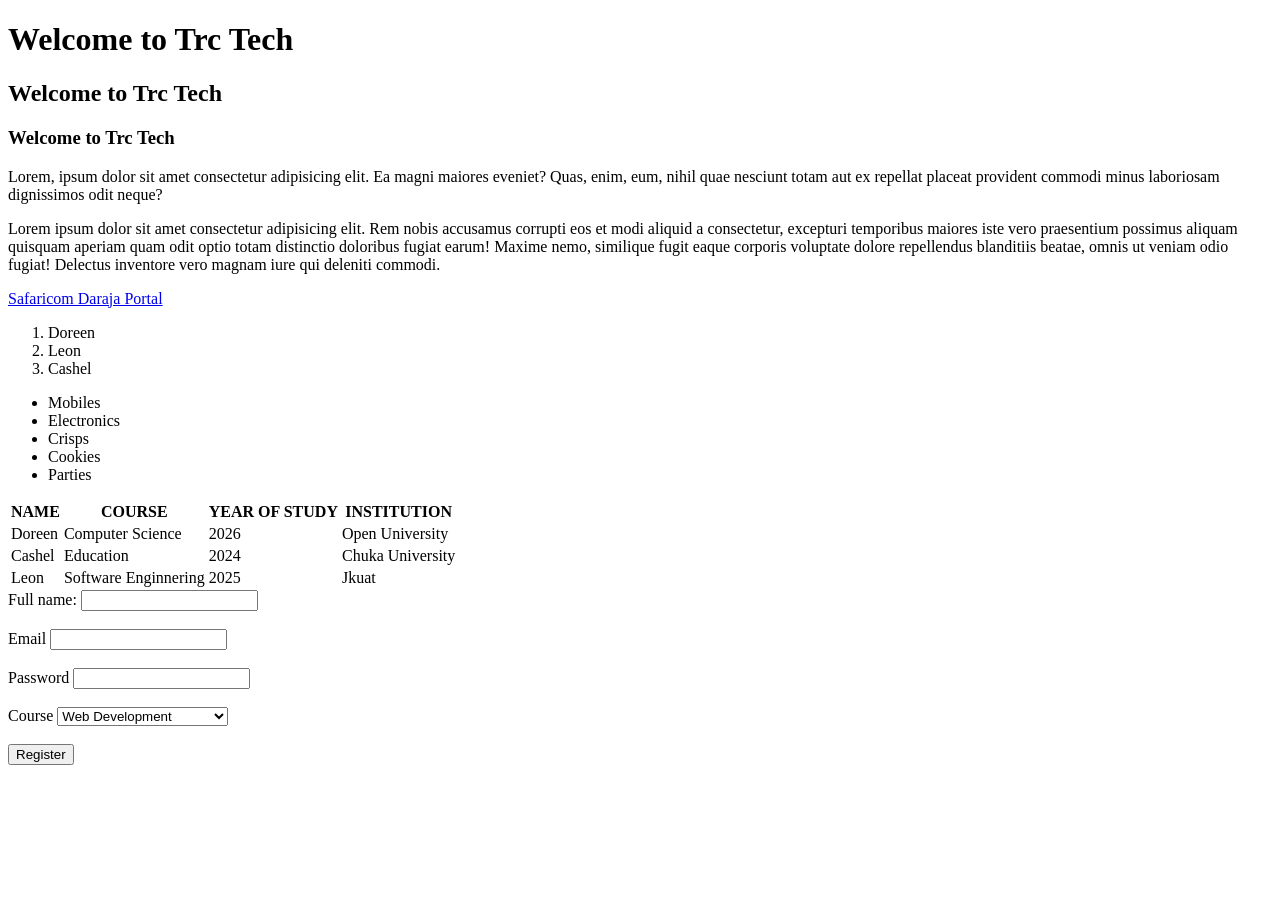
==== index.html @ b8f59e27 "initial commit" ====
<!DOCTYPE html>
<html lang="en">
<head>
    <meta charset="UTF-8">
    <meta name="viewport" content="width=device-width, initial-scale=1.0">
    <title>Home-My first Website</title>
</head>
<body>
   <h1>Welcome to Trc Tech</h1> 
   <h2>Welcome to Trc Tech</h2>
   <h3>Welcome to Trc Tech</h3>
    <p>Lorem, ipsum dolor sit amet consectetur adipisicing elit. Ea magni maiores eveniet? Quas, enim, eum, nihil quae nesciunt totam aut ex repellat placeat provident commodi minus laboriosam dignissimos odit neque?</p>
    <p>Lorem ipsum dolor sit amet consectetur adipisicing elit. Rem nobis accusamus corrupti eos et modi aliquid a consectetur, excepturi temporibus maiores iste vero praesentium possimus aliquam quisquam aperiam quam odit optio totam distinctio doloribus fugiat earum! Maxime nemo, similique fugit eaque corporis voluptate dolore repellendus blanditiis beatae, omnis ut veniam odio fugiat! Delectus inventore vero magnam iure qui deleniti commodi.</p>
<a href="https://developer.safaricom.co.ke/" target="_blank">Safaricom Daraja Portal</a>
<ol>
    <li>Doreen</li>
    <li>Leon</li>
    <li>Cashel</li>
</ol>
<ul>
    <li>Mobiles</li>
    <li>Electronics</li>
    <li>Crisps</li>
    <li>Cookies</li>
    <li>Parties</li>
</ul>
<table>
    <thead>
        <tr>
            <th>NAME</th>
            <th>COURSE</th>
            <th>YEAR OF STUDY</th>
            <th>INSTITUTION</th>
        </tr>
    </thead>
    <tbody>
        <tr>
            <td>Doreen</td>
            <td>Computer Science</td>
            <td>2026</td>
            <td>Open University</td>
        </tr>
        <tr>
            <td>Cashel</td>
            <td>Education</td>
            <td>2024</td>
            <td>Chuka University</td>
        </tr>
        <tr>
            <td>Leon</td>
            <td>Software Enginnering</td>
            <td>2025</td>
            <td>Jkuat</td>
        </tr>
    </tbody>
</table>
<form action="">
    <label for="fullname">Full name:</label>
    <input type="text" id="fullname" name="fullname">
<br><br>
   <label for="email">Email</label> 
   <input type="email" id="email" name="email">
<br><br>
   <label for="password">Password</label> 
   <input type="password" id="password" name="password">
   <br><br>
   <label for="course">Course</label>
   <select name="course" id="course">
    <option value="web">Web Development</option>
    <option value="python">Python programming</option>
    <option value="Mobile">Mobile App Development</option>
   </select>
   <br><br>
   <button>Register</button>
</form>













</body>
</html>
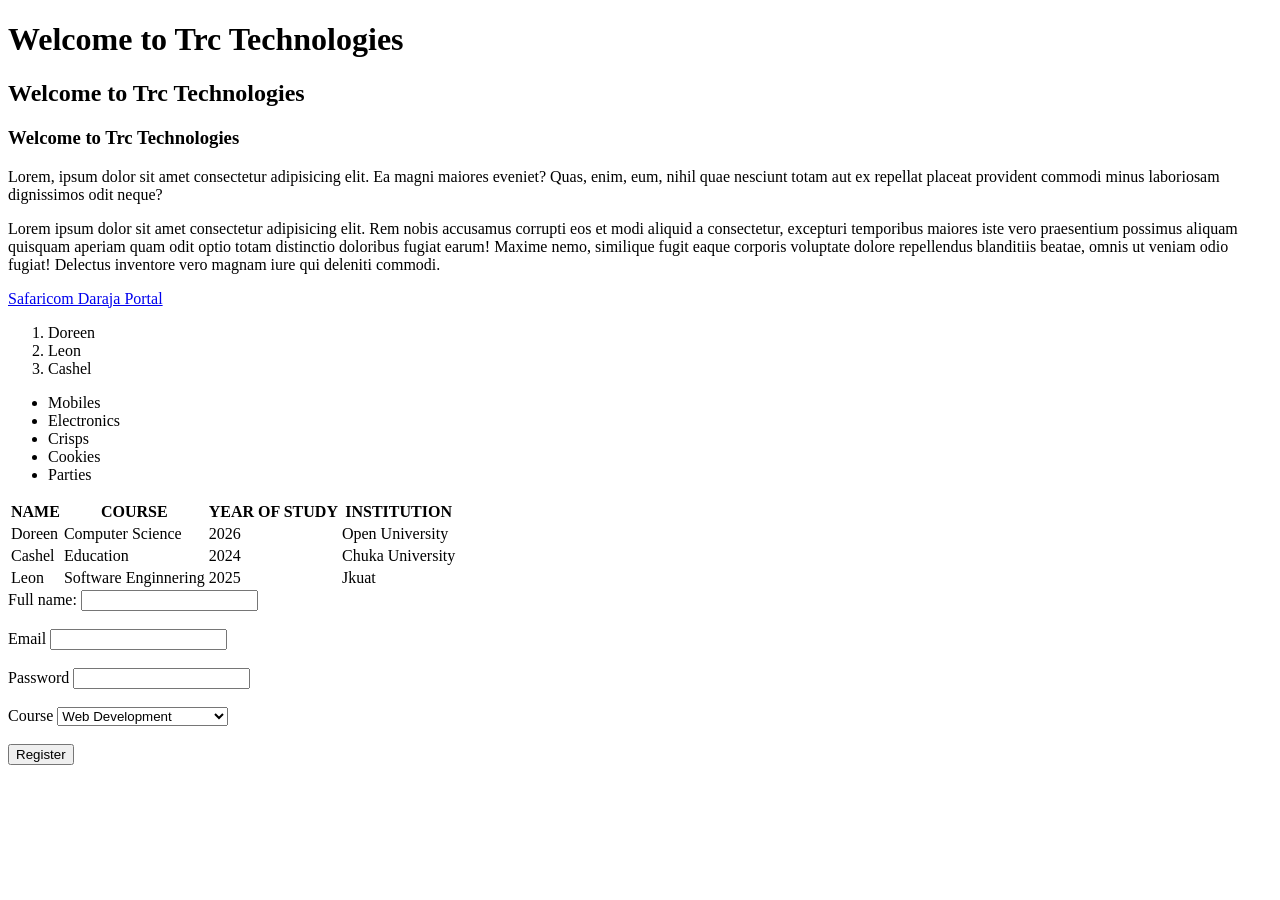
==== commit cdfff2f4: "Added the finance module" ====
--- a/index.html
+++ b/index.html
@@ -6,9 +6,9 @@
     <title>Home-My first Website</title>
 </head>
 <body>
-   <h1>Welcome to Trc Tech</h1> 
-   <h2>Welcome to Trc Tech</h2>
-   <h3>Welcome to Trc Tech</h3>
+   <h1>Welcome to Trc Technologies</h1> 
+   <h2>Welcome to Trc Technologies</h2>
+   <h3>Welcome to Trc Technologies</h3>
     <p>Lorem, ipsum dolor sit amet consectetur adipisicing elit. Ea magni maiores eveniet? Quas, enim, eum, nihil quae nesciunt totam aut ex repellat placeat provident commodi minus laboriosam dignissimos odit neque?</p>
     <p>Lorem ipsum dolor sit amet consectetur adipisicing elit. Rem nobis accusamus corrupti eos et modi aliquid a consectetur, excepturi temporibus maiores iste vero praesentium possimus aliquam quisquam aperiam quam odit optio totam distinctio doloribus fugiat earum! Maxime nemo, similique fugit eaque corporis voluptate dolore repellendus blanditiis beatae, omnis ut veniam odio fugiat! Delectus inventore vero magnam iure qui deleniti commodi.</p>
 <a href="https://developer.safaricom.co.ke/" target="_blank">Safaricom Daraja Portal</a>
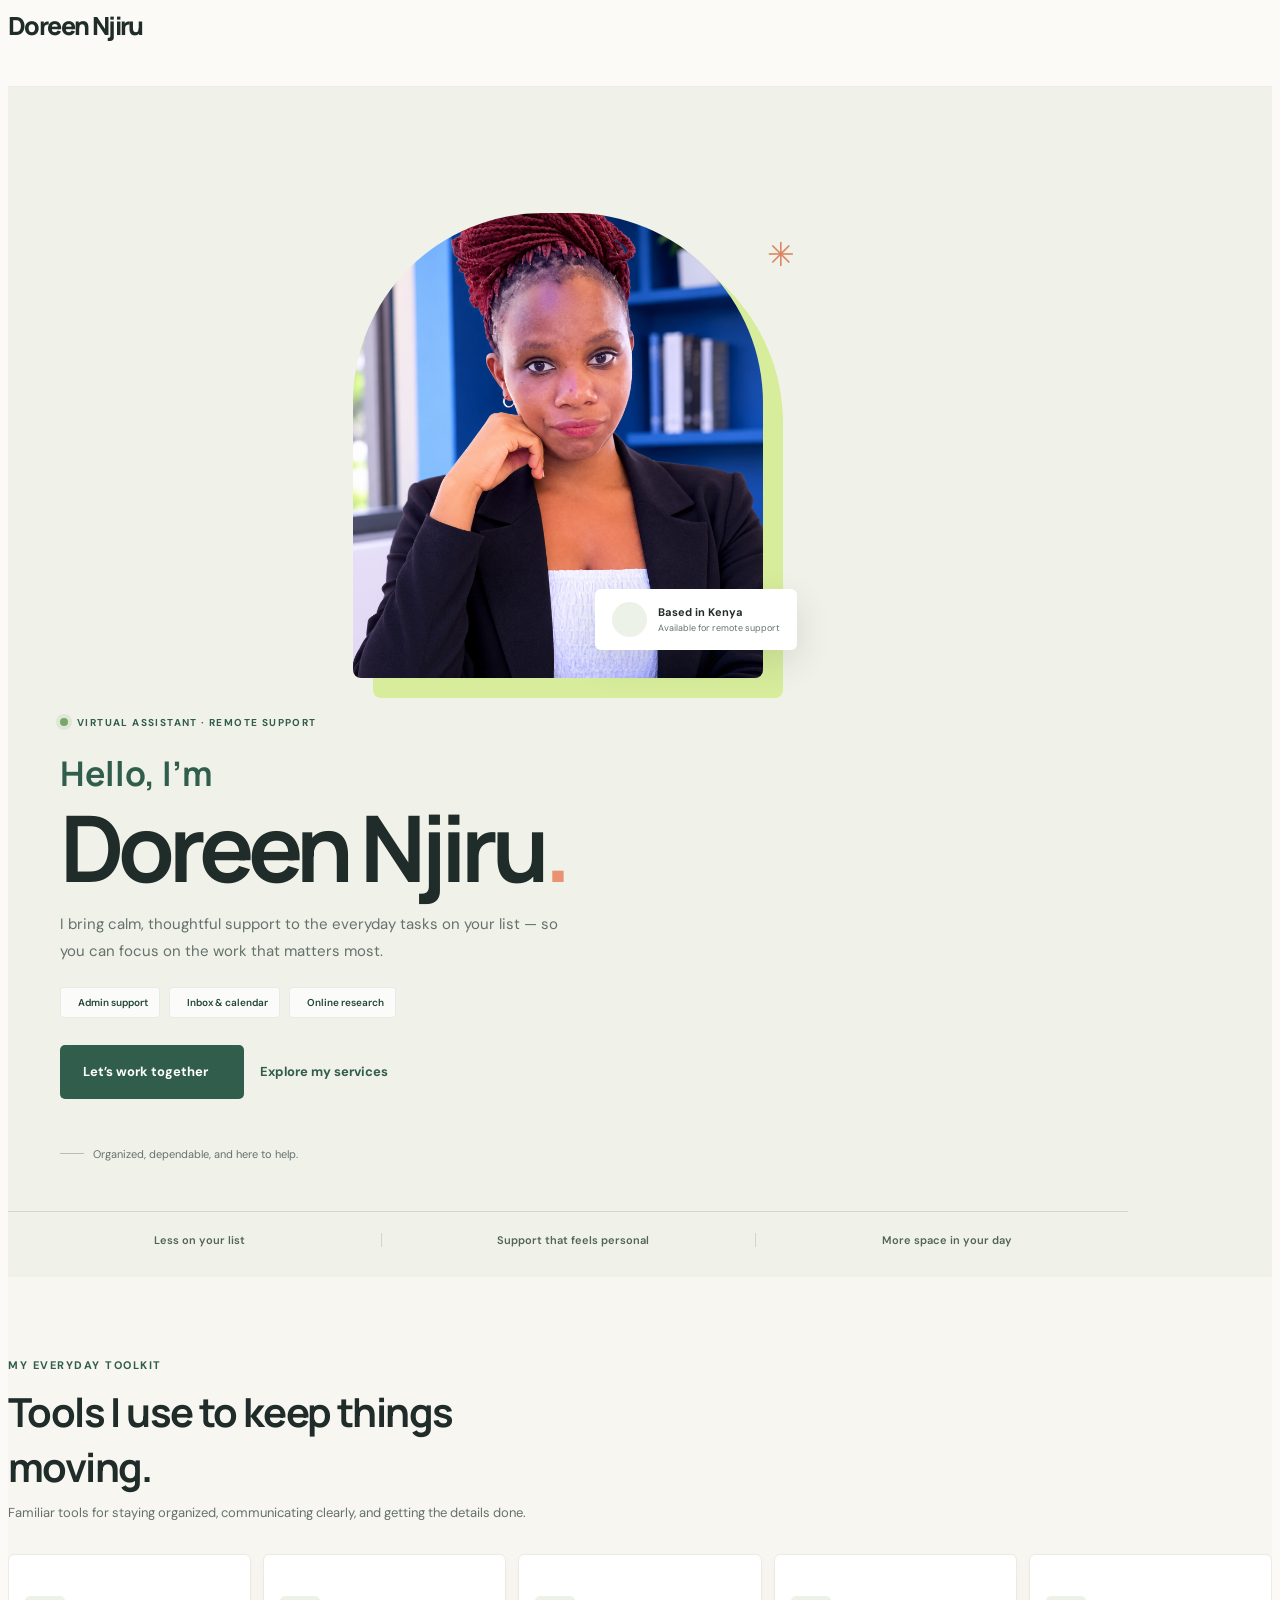
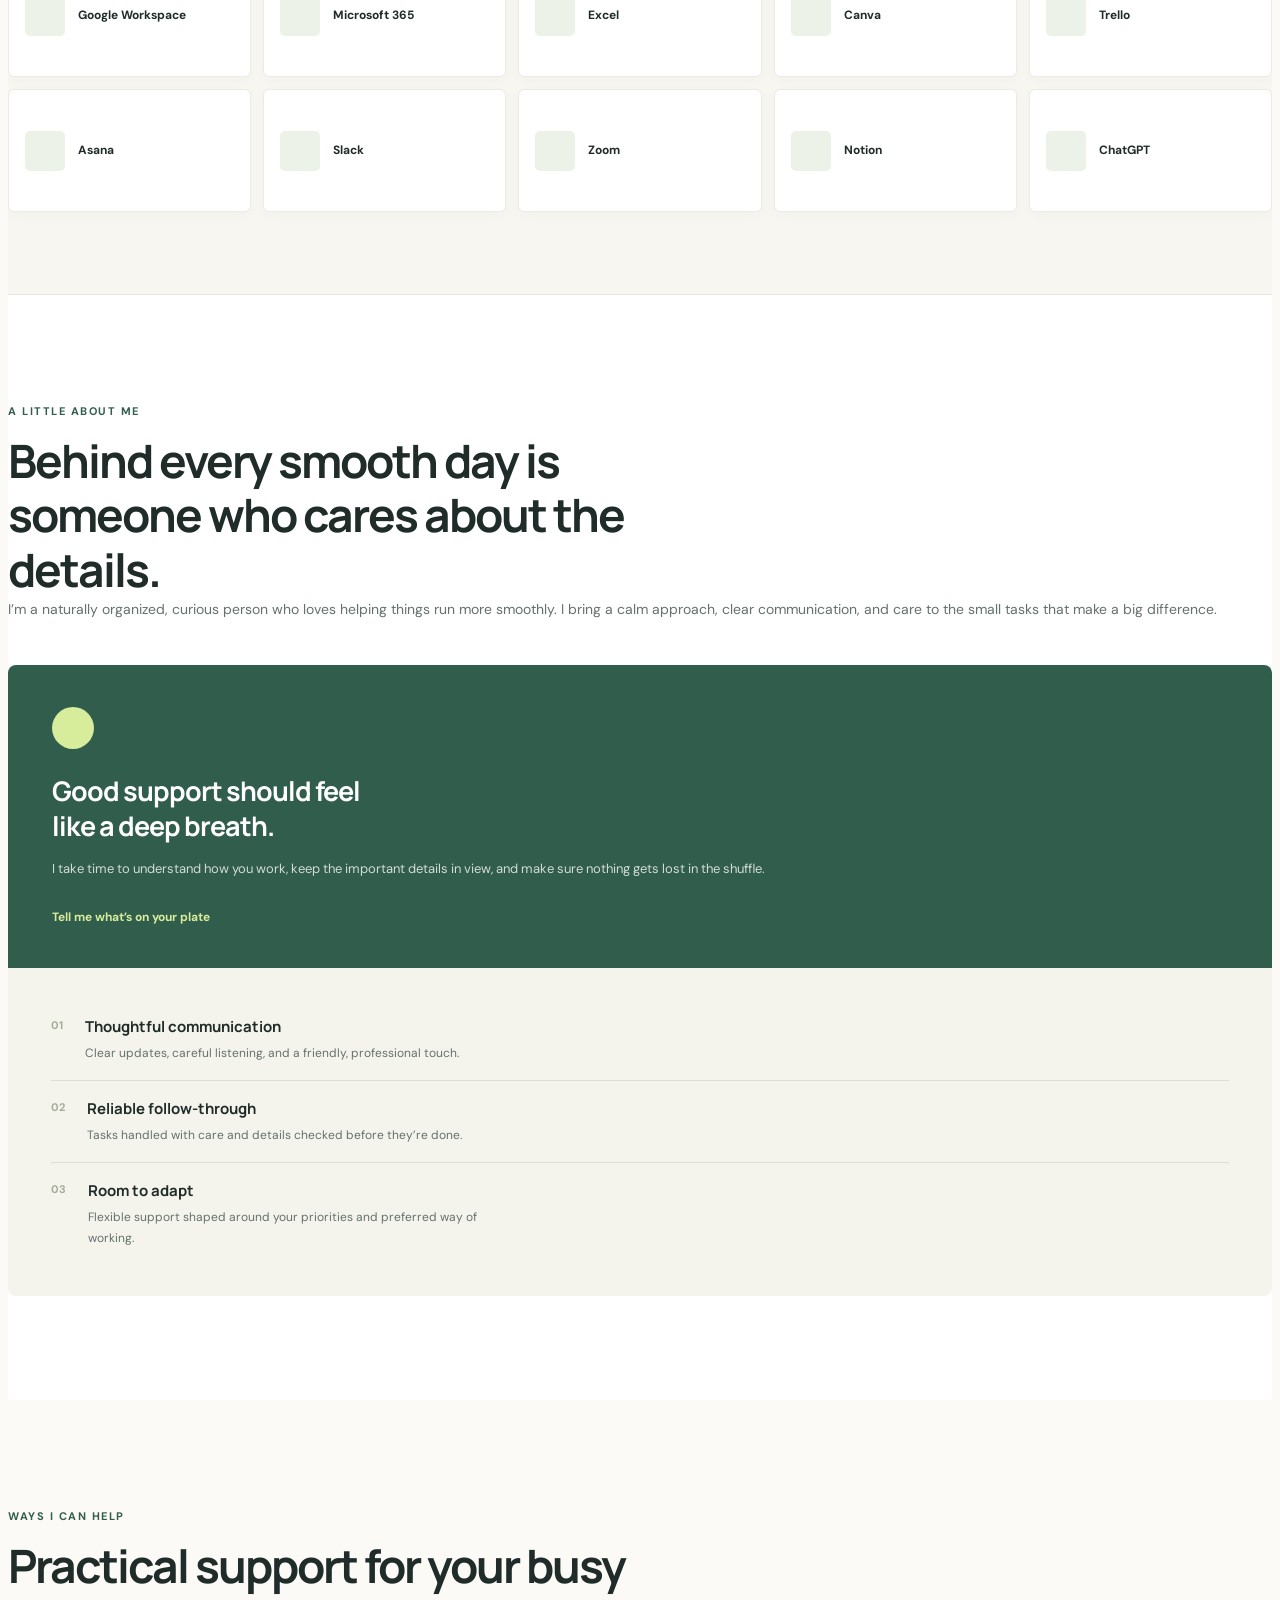
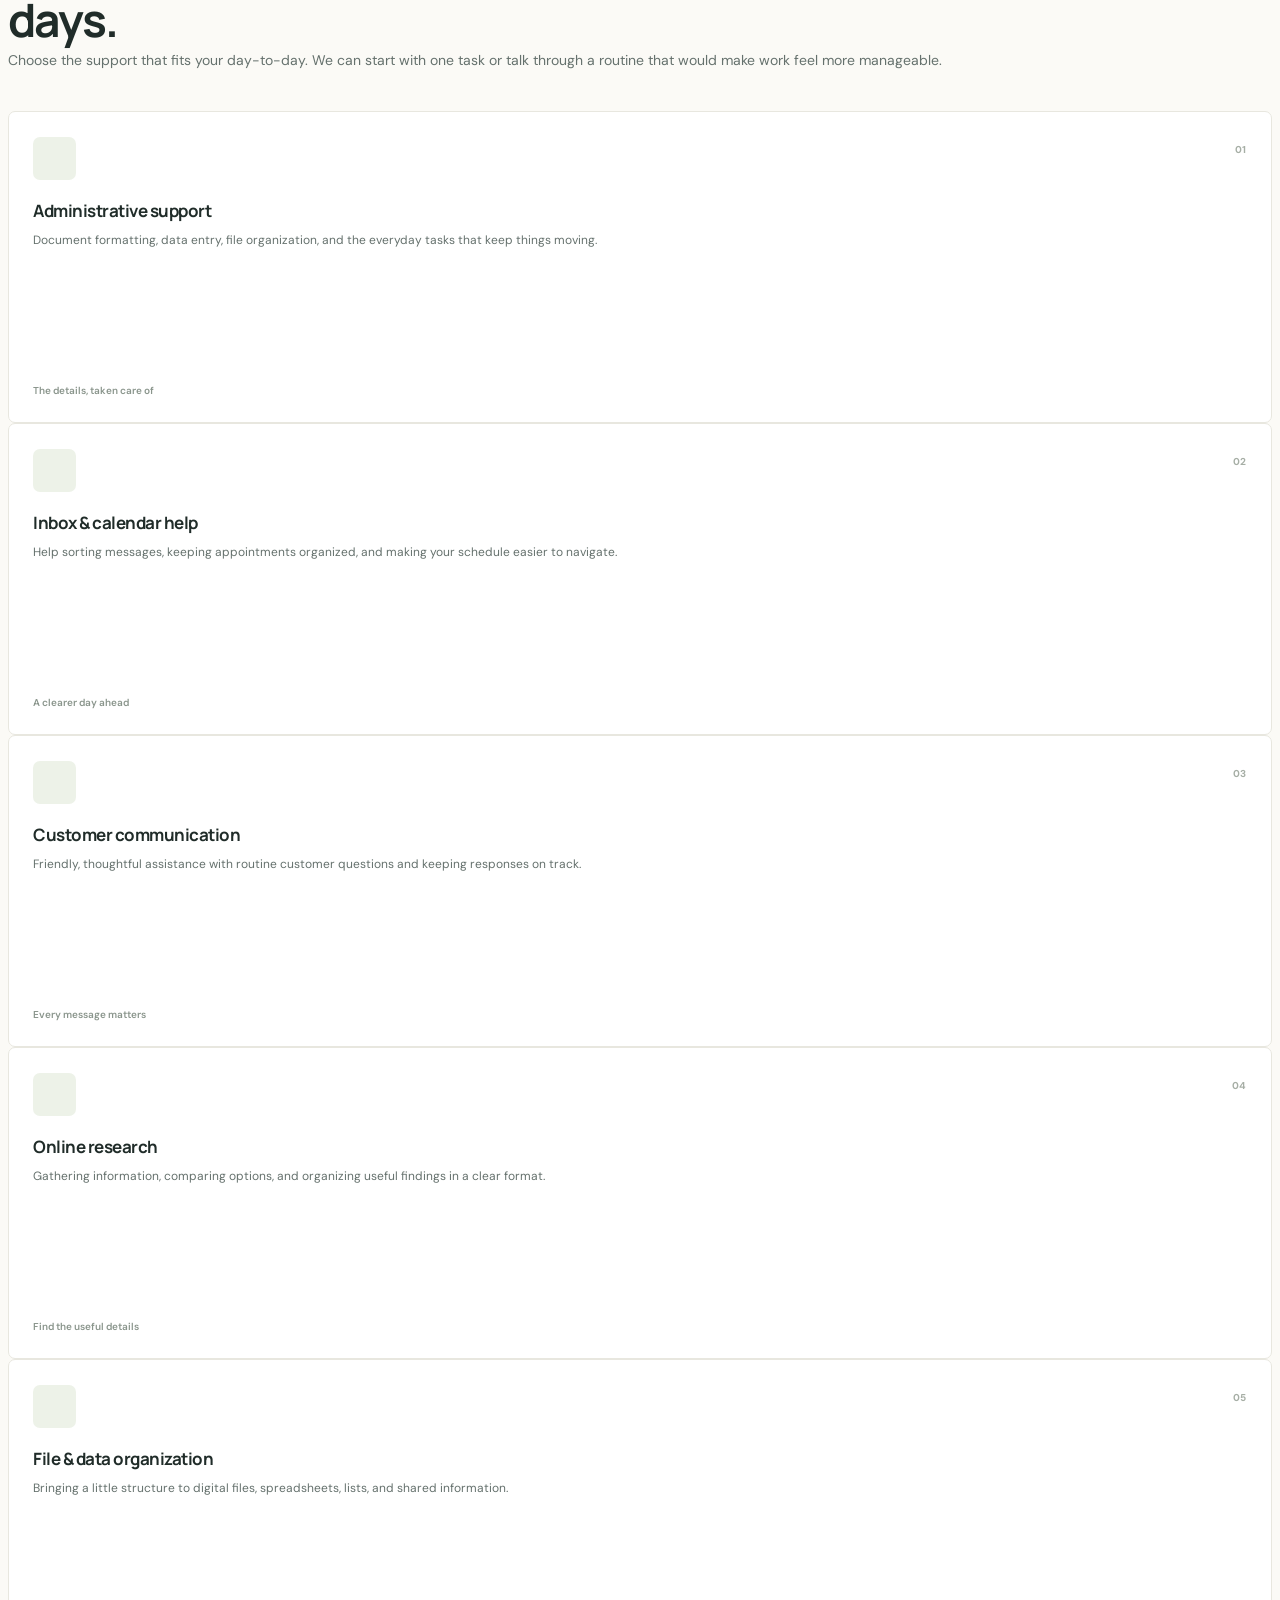
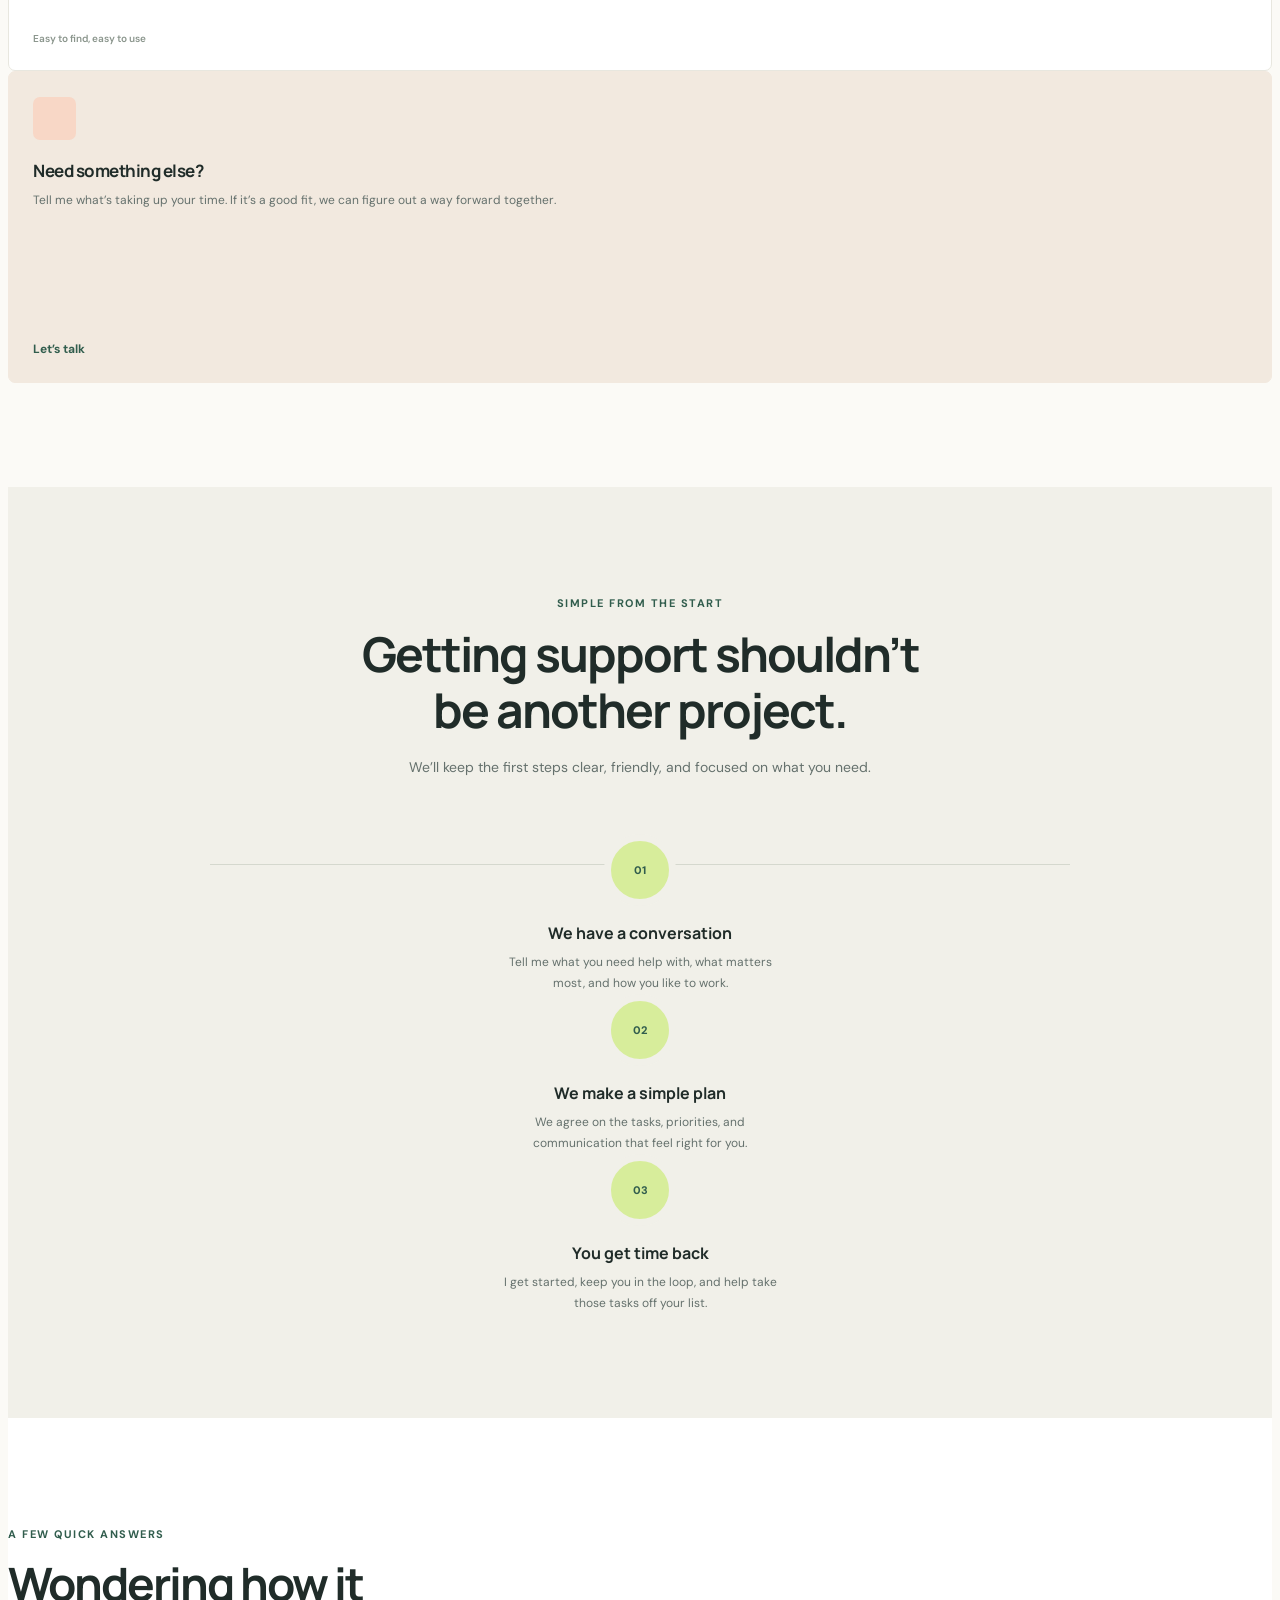
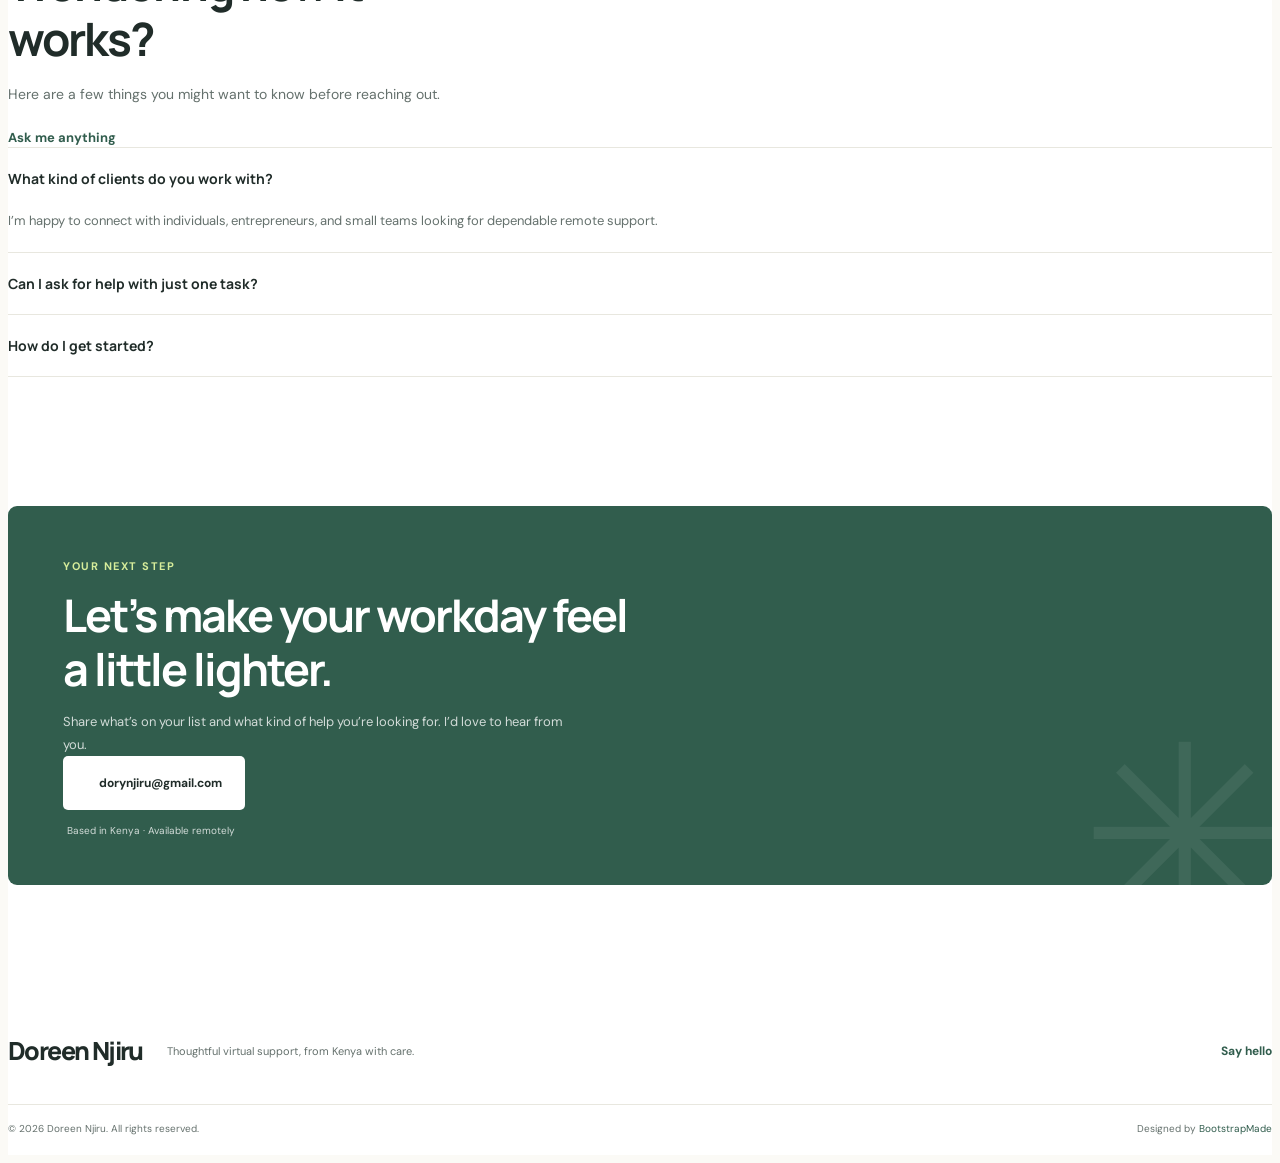
==== commit f0f3617d: "Redesign of the website to improve user experience and visual appeal. Added new assets including ima" ====
--- a/index.html
+++ b/index.html
@@ -1,90 +1,324 @@
 <!DOCTYPE html>
 <html lang="en">
+
 <head>
-    <meta charset="UTF-8">
-    <meta name="viewport" content="width=device-width, initial-scale=1.0">
-    <title>Home-My first Website</title>
+  <meta charset="utf-8">
+  <meta content="width=device-width, initial-scale=1.0" name="viewport">
+  <title>Doreen Njiru | Virtual Assistant</title>
+  <meta name="description" content="Meet Doreen Njiru, a virtual assistant in Kenya offering thoughtful administrative, inbox, calendar, research, and customer support.">
+  <meta name="keywords" content="Doreen Njiru, virtual assistant, administrative support, Kenya, inbox management, calendar management">
+
+  <link href="assets/img/favicon.png" rel="icon">
+  <link href="assets/img/apple-touch-icon.png" rel="apple-touch-icon">
+  <link rel="preconnect" href="https://fonts.googleapis.com">
+  <link rel="preconnect" href="https://fonts.gstatic.com" crossorigin>
+  <link href="https://fonts.googleapis.com/css2?family=DM+Sans:wght@400;500;600;700&family=Manrope:wght@400;500;600;700;800&display=swap" rel="stylesheet">
+
+  <link href="assets/vendor/bootstrap/css/bootstrap.min.css" rel="stylesheet">
+  <link href="assets/vendor/bootstrap-icons/bootstrap-icons.css" rel="stylesheet">
+  <link href="assets/vendor/aos/aos.css" rel="stylesheet">
+  <link href="assets/css/main.css" rel="stylesheet">
+  <link href="assets/css/virtual-assistant.css" rel="stylesheet">
 </head>
-<body>
-   <h1>Welcome to Trc Technologies</h1> 
-   <h2>Welcome to Trc Technologies</h2>
-   <h3>Welcome to Trc Technologies</h3>
-    <p>Lorem, ipsum dolor sit amet consectetur adipisicing elit. Ea magni maiores eveniet? Quas, enim, eum, nihil quae nesciunt totam aut ex repellat placeat provident commodi minus laboriosam dignissimos odit neque?</p>
-    <p>Lorem ipsum dolor sit amet consectetur adipisicing elit. Rem nobis accusamus corrupti eos et modi aliquid a consectetur, excepturi temporibus maiores iste vero praesentium possimus aliquam quisquam aperiam quam odit optio totam distinctio doloribus fugiat earum! Maxime nemo, similique fugit eaque corporis voluptate dolore repellendus blanditiis beatae, omnis ut veniam odio fugiat! Delectus inventore vero magnam iure qui deleniti commodi.</p>
-<a href="https://developer.safaricom.co.ke/" target="_blank">Safaricom Daraja Portal</a>
-<ol>
-    <li>Doreen</li>
-    <li>Leon</li>
-    <li>Cashel</li>
-</ol>
-<ul>
-    <li>Mobiles</li>
-    <li>Electronics</li>
-    <li>Crisps</li>
-    <li>Cookies</li>
-    <li>Parties</li>
-</ul>
-<table>
-    <thead>
-        <tr>
-            <th>NAME</th>
-            <th>COURSE</th>
-            <th>YEAR OF STUDY</th>
-            <th>INSTITUTION</th>
-        </tr>
-    </thead>
-    <tbody>
-        <tr>
-            <td>Doreen</td>
-            <td>Computer Science</td>
-            <td>2026</td>
-            <td>Open University</td>
-        </tr>
-        <tr>
-            <td>Cashel</td>
-            <td>Education</td>
-            <td>2024</td>
-            <td>Chuka University</td>
-        </tr>
-        <tr>
-            <td>Leon</td>
-            <td>Software Enginnering</td>
-            <td>2025</td>
-            <td>Jkuat</td>
-        </tr>
-    </tbody>
-</table>
-<form action="">
-    <label for="fullname">Full name:</label>
-    <input type="text" id="fullname" name="fullname">
-<br><br>
-   <label for="email">Email</label> 
-   <input type="email" id="email" name="email">
-<br><br>
-   <label for="password">Password</label> 
-   <input type="password" id="password" name="password">
-   <br><br>
-   <label for="course">Course</label>
-   <select name="course" id="course">
-    <option value="web">Web Development</option>
-    <option value="python">Python programming</option>
-    <option value="Mobile">Mobile App Development</option>
-   </select>
-   <br><br>
-   <button>Register</button>
-</form>
-
-
-
-
-
-
-
-
-
-
-
-
-
+
+<body class="index-page">
+  <header id="header" class="header fixed-top">
+    <div class="container d-flex align-items-center justify-content-between">
+      <a class="brand" href="#hero" aria-label="Doreen Njiru home">Doreen Njiru</a>
+
+      <nav id="navmenu" class="navmenu" aria-label="Main navigation">
+        <ul>
+          <li><a href="#hero" class="active">Home</a></li>
+          <li><a href="#about">About</a></li>
+          <li><a href="#services">Services</a></li>
+          <li><a href="#how-it-works">How it works</a></li>
+          <li><a href="#contact" class="nav-contact">Let's talk <i class="bi bi-arrow-up-right"></i></a></li>
+        </ul>
+        <i class="mobile-nav-toggle d-xl-none bi bi-list" aria-label="Toggle navigation"></i>
+      </nav>
+    </div>
+  </header>
+
+  <main>
+    <section id="hero" class="hero home-hero section">
+      <div class="container">
+        <div class="row align-items-center gy-4 home-hero-main">
+          <div class="col-lg-5" data-aos="fade-up">
+            <div class="portrait-card">
+              <img src="assets/img/profile/doreen-njiru.png" alt="Doreen Njiru, virtual assistant">
+              <div class="portrait-caption">
+                <span class="portrait-caption-icon"><i class="bi bi-geo-alt"></i></span>
+                <span><strong>Based in Kenya</strong><small>Available for remote support</small></span>
+              </div>
+              <span class="portrait-sparkle" aria-hidden="true">✳</span>
+            </div>
+          </div>
+
+          <div class="col-lg-7 home-hero-copy" data-aos="fade-up" data-aos-delay="120">
+            <div class="eyebrow"><span class="availability-dot"></span> VIRTUAL ASSISTANT · REMOTE SUPPORT</div>
+            <h1><span class="hero-greeting">Hello, I’m</span>Doreen Njiru<span class="hero-period">.</span></h1>
+            <p class="hero-description">I bring calm, thoughtful support to the everyday tasks on your list — so you can focus on the work that matters most.</p>
+            <div class="hero-service-tags" aria-label="Virtual assistant services">
+              <span><i class="bi bi-check2"></i> Admin support</span>
+              <span><i class="bi bi-check2"></i> Inbox &amp; calendar</span>
+              <span><i class="bi bi-check2"></i> Online research</span>
+            </div>
+            <div class="hero-actions">
+              <a href="#contact" class="button button-primary">Let’s work together <i class="bi bi-arrow-up-right"></i></a>
+              <a href="#services" class="text-link">Explore my services <i class="bi bi-arrow-down"></i></a>
+            </div>
+            <div class="hero-signoff"><span></span> Organized, dependable, and here to help.</div>
+          </div>
+        </div>
+        <div class="hero-highlight-row" data-aos="fade-up" data-aos-delay="200">
+          <div><i class="bi bi-list-check"></i><span>Less on your list</span></div>
+          <div><i class="bi bi-chat-heart"></i><span>Support that feels personal</span></div>
+          <div><i class="bi bi-clock-history"></i><span>More space in your day</span></div>
+        </div>
+      </div>
+    </section>
+
+    <section id="tools" class="tools-section" aria-labelledby="tools-title">
+      <div class="container">
+        <div class="tools-heading">
+          <span class="section-kicker">My everyday toolkit</span>
+          <h2 id="tools-title">Tools I use to keep things moving.</h2>
+          <p>Familiar tools for staying organized, communicating clearly, and getting the details done.</p>
+        </div>
+        <ul class="tools-grid" aria-label="Tools Doreen uses">
+          <li><span class="tool-icon"><i class="bi bi-google" aria-hidden="true"></i></span><span class="tool-name">Google Workspace</span></li>
+          <li><span class="tool-icon"><i class="bi bi-microsoft" aria-hidden="true"></i></span><span class="tool-name">Microsoft 365</span></li>
+          <li><span class="tool-icon"><i class="bi bi-file-earmark-spreadsheet" aria-hidden="true"></i></span><span class="tool-name">Excel</span></li>
+          <li><span class="tool-icon"><i class="bi bi-palette" aria-hidden="true"></i></span><span class="tool-name">Canva</span></li>
+          <li><span class="tool-icon"><i class="bi bi-kanban" aria-hidden="true"></i></span><span class="tool-name">Trello</span></li>
+          <li><span class="tool-icon"><i class="bi bi-check2-square" aria-hidden="true"></i></span><span class="tool-name">Asana</span></li>
+          <li><span class="tool-icon"><i class="bi bi-chat-dots" aria-hidden="true"></i></span><span class="tool-name">Slack</span></li>
+          <li><span class="tool-icon"><i class="bi bi-camera-video" aria-hidden="true"></i></span><span class="tool-name">Zoom</span></li>
+          <li><span class="tool-icon"><i class="bi bi-journal-text" aria-hidden="true"></i></span><span class="tool-name">Notion</span></li>
+          <li><span class="tool-icon"><i class="bi bi-stars" aria-hidden="true"></i></span><span class="tool-name">ChatGPT</span></li>
+        </ul>
+      </div>
+    </section>
+
+    <section id="about" class="about section">
+      <div class="container">
+        <div class="section-heading row align-items-end gy-3">
+          <div class="col-lg-7">
+            <span class="section-kicker">A little about me</span>
+            <h2>Behind every smooth day is someone who cares about the details.</h2>
+          </div>
+          <div class="col-lg-5">
+            <p>I’m a naturally organized, curious person who loves helping things run more smoothly. I bring a calm approach, clear communication, and care to the small tasks that make a big difference.</p>
+          </div>
+        </div>
+
+        <div class="about-panel row g-0 align-items-stretch">
+          <div class="col-lg-5 about-panel-intro">
+            <span class="about-mark"><i class="bi bi-heart"></i></span>
+            <h3>Good support should feel like a deep breath.</h3>
+            <p>I take time to understand how you work, keep the important details in view, and make sure nothing gets lost in the shuffle.</p>
+            <a class="text-link" href="#contact">Tell me what’s on your plate <i class="bi bi-arrow-up-right"></i></a>
+          </div>
+          <div class="col-lg-7 about-values">
+            <div class="value-item">
+              <span>01</span>
+              <div><h4>Thoughtful communication</h4><p>Clear updates, careful listening, and a friendly, professional touch.</p></div>
+            </div>
+            <div class="value-item">
+              <span>02</span>
+              <div><h4>Reliable follow-through</h4><p>Tasks handled with care and details checked before they’re done.</p></div>
+            </div>
+            <div class="value-item">
+              <span>03</span>
+              <div><h4>Room to adapt</h4><p>Flexible support shaped around your priorities and preferred way of working.</p></div>
+            </div>
+          </div>
+        </div>
+      </div>
+    </section>
+
+    <section id="services" class="services section">
+      <div class="container">
+        <div class="section-heading services-heading row align-items-end gy-3">
+          <div class="col-lg-7">
+            <span class="section-kicker">Ways I can help</span>
+            <h2>Practical support for your busy days.</h2>
+          </div>
+          <div class="col-lg-5">
+            <p>Choose the support that fits your day-to-day. We can start with one task or talk through a routine that would make work feel more manageable.</p>
+          </div>
+        </div>
+
+        <div class="row g-3 service-grid">
+          <div class="col-md-6 col-lg-4">
+            <article class="service-card">
+              <span class="service-icon"><i class="bi bi-inboxes"></i></span>
+              <span class="service-number">01</span>
+              <h3>Administrative support</h3>
+              <p>Document formatting, data entry, file organization, and the everyday tasks that keep things moving.</p>
+              <span class="service-tag">The details, taken care of</span>
+            </article>
+          </div>
+          <div class="col-md-6 col-lg-4">
+            <article class="service-card">
+              <span class="service-icon"><i class="bi bi-envelope-paper"></i></span>
+              <span class="service-number">02</span>
+              <h3>Inbox &amp; calendar help</h3>
+              <p>Help sorting messages, keeping appointments organized, and making your schedule easier to navigate.</p>
+              <span class="service-tag">A clearer day ahead</span>
+            </article>
+          </div>
+          <div class="col-md-6 col-lg-4">
+            <article class="service-card">
+              <span class="service-icon"><i class="bi bi-chat-dots"></i></span>
+              <span class="service-number">03</span>
+              <h3>Customer communication</h3>
+              <p>Friendly, thoughtful assistance with routine customer questions and keeping responses on track.</p>
+              <span class="service-tag">Every message matters</span>
+            </article>
+          </div>
+          <div class="col-md-6 col-lg-4">
+            <article class="service-card">
+              <span class="service-icon"><i class="bi bi-search"></i></span>
+              <span class="service-number">04</span>
+              <h3>Online research</h3>
+              <p>Gathering information, comparing options, and organizing useful findings in a clear format.</p>
+              <span class="service-tag">Find the useful details</span>
+            </article>
+          </div>
+          <div class="col-md-6 col-lg-4">
+            <article class="service-card">
+              <span class="service-icon"><i class="bi bi-folder2-open"></i></span>
+              <span class="service-number">05</span>
+              <h3>File &amp; data organization</h3>
+              <p>Bringing a little structure to digital files, spreadsheets, lists, and shared information.</p>
+              <span class="service-tag">Easy to find, easy to use</span>
+            </article>
+          </div>
+          <div class="col-md-6 col-lg-4">
+            <article class="service-card service-card-cta">
+              <span class="service-icon"><i class="bi bi-stars"></i></span>
+              <h3>Need something else?</h3>
+              <p>Tell me what’s taking up your time. If it’s a good fit, we can figure out a way forward together.</p>
+              <a href="#contact" class="text-link">Let’s talk <i class="bi bi-arrow-up-right"></i></a>
+            </article>
+          </div>
+        </div>
+      </div>
+    </section>
+
+    <section id="how-it-works" class="process section">
+      <div class="container">
+        <div class="process-heading">
+          <span class="section-kicker">Simple from the start</span>
+          <h2>Getting support shouldn’t be another project.</h2>
+          <p>We’ll keep the first steps clear, friendly, and focused on what you need.</p>
+        </div>
+        <div class="row g-4 process-steps">
+          <div class="col-md-4">
+            <article class="process-step">
+              <span class="step-number">01</span>
+              <h3>We have a conversation</h3>
+              <p>Tell me what you need help with, what matters most, and how you like to work.</p>
+            </article>
+          </div>
+          <div class="col-md-4">
+            <article class="process-step">
+              <span class="step-number">02</span>
+              <h3>We make a simple plan</h3>
+              <p>We agree on the tasks, priorities, and communication that feel right for you.</p>
+            </article>
+          </div>
+          <div class="col-md-4">
+            <article class="process-step">
+              <span class="step-number">03</span>
+              <h3>You get time back</h3>
+              <p>I get started, keep you in the loop, and help take those tasks off your list.</p>
+            </article>
+          </div>
+        </div>
+      </div>
+    </section>
+
+    <section class="faq section" aria-labelledby="faq-title">
+      <div class="container">
+        <div class="row g-5">
+          <div class="col-lg-5 faq-intro">
+            <span class="section-kicker">A few quick answers</span>
+            <h2 id="faq-title">Wondering how it works?</h2>
+            <p>Here are a few things you might want to know before reaching out.</p>
+            <a href="mailto:dorynjiru@gmail.com" class="text-link">Ask me anything <i class="bi bi-arrow-up-right"></i></a>
+          </div>
+          <div class="col-lg-7">
+            <div class="faq-list">
+              <article class="faq-item faq-active">
+                <button class="faq-header" type="button" aria-expanded="true">
+                  <span>What kind of clients do you work with?</span><i class="bi bi-plus"></i>
+                </button>
+                <div class="faq-content"><p>I’m happy to connect with individuals, entrepreneurs, and small teams looking for dependable remote support.</p></div>
+              </article>
+              <article class="faq-item">
+                <button class="faq-header" type="button" aria-expanded="false">
+                  <span>Can I ask for help with just one task?</span><i class="bi bi-plus"></i>
+                </button>
+                <div class="faq-content"><p>Absolutely. We can discuss a one-off task or explore ongoing support depending on what you need.</p></div>
+              </article>
+              <article class="faq-item">
+                <button class="faq-header" type="button" aria-expanded="false">
+                  <span>How do I get started?</span><i class="bi bi-plus"></i>
+                </button>
+                <div class="faq-content"><p>Send me an email with a little about your needs. We’ll take it from there and see if we’re a good fit.</p></div>
+              </article>
+            </div>
+          </div>
+        </div>
+      </div>
+    </section>
+
+    <section id="contact" class="contact section">
+      <div class="container">
+        <div class="contact-panel row align-items-center g-4">
+          <div class="col-lg-7">
+            <span class="section-kicker">Your next step</span>
+            <h2>Let’s make your workday feel a little lighter.</h2>
+            <p>Share what’s on your list and what kind of help you’re looking for. I’d love to hear from you.</p>
+          </div>
+          <div class="col-lg-5 contact-action">
+            <a class="button button-light" href="mailto:dorynjiru@gmail.com?subject=Virtual%20assistant%20support">
+              <i class="bi bi-envelope"></i> dorynjiru@gmail.com
+            </a>
+            <span><i class="bi bi-geo-alt"></i> Based in Kenya · Available remotely</span>
+          </div>
+          <span class="contact-decoration" aria-hidden="true">✳</span>
+        </div>
+      </div>
+    </section>
+  </main>
+
+  <footer class="footer">
+    <div class="container footer-inner">
+      <a class="brand" href="#hero">Doreen Njiru</a>
+      <p>Thoughtful virtual support, from Kenya with care.</p>
+      <a class="footer-email" href="mailto:dorynjiru@gmail.com">Say hello <i class="bi bi-arrow-up-right"></i></a>
+      <div class="footer-bottom">
+        <span>© 2026 Doreen Njiru. All rights reserved.</span>
+        <span>Designed by <a href="https://bootstrapmade.com/">BootstrapMade</a></span>
+      </div>
+    </div>
+  </footer>
+
+  <a href="#" id="scroll-top" class="scroll-top d-flex align-items-center justify-content-center" aria-label="Back to top"><i class="bi bi-arrow-up-short"></i></a>
+
+  <script src="assets/vendor/bootstrap/js/bootstrap.bundle.min.js"></script>
+  <script src="assets/vendor/aos/aos.js"></script>
+  <script src="assets/vendor/purecounter/purecounter_vanilla.js"></script>
+  <script src="assets/vendor/typed.js/typed.umd.js"></script>
+  <script src="assets/vendor/waypoints/noframework.waypoints.js"></script>
+  <script src="assets/vendor/glightbox/js/glightbox.min.js"></script>
+  <script src="assets/vendor/imagesloaded/imagesloaded.pkgd.min.js"></script>
+  <script src="assets/vendor/isotope-layout/isotope.pkgd.min.js"></script>
+  <script src="assets/vendor/swiper/swiper-bundle.min.js"></script>
+  <script src="assets/js/main.js"></script>
 </body>
-</html>+
+</html>
--- a/assets/css/main.css
+++ b/assets/css/main.css
@@ -0,0 +1,3064 @@
+/**
+* Template Name: Style
+* Template URL: https://bootstrapmade.com/style-bootstrap-portfolio-template/
+* Updated: Jul 02 2025 with Bootstrap v5.3.7
+* Author: BootstrapMade.com
+* License: https://bootstrapmade.com/license/
+*/
+
+@charset "UTF-8";
+
+/*--------------------------------------------------------------
+# Font & Color Variables
+# Help: https://bootstrapmade.com/color-system/
+--------------------------------------------------------------*/
+/* Fonts */
+:root {
+  --default-font: "Roboto",  system-ui, -apple-system, "Segoe UI", Roboto, "Helvetica Neue", Arial, "Noto Sans", "Liberation Sans", sans-serif, "Apple Color Emoji", "Segoe UI Emoji", "Segoe UI Symbol", "Noto Color Emoji";
+  --heading-font: "Quicksand",  sans-serif;
+  --nav-font: "Open Sans",  sans-serif;
+}
+
+/* Global Colors - The following color variables are used throughout the website. Updating them here will change the color scheme of the entire website */
+:root { 
+  --background-color: #fbfdfc; /* Background color for the entire website, including individual sections */
+  --default-color: #3d5555; /* Default color used for the majority of the text content across the entire website */
+  --heading-color: #173b3b; /* Color for headings, subheadings and title throughout the website */
+  --accent-color: #148b79; /* Accent color for buttons, links, and interactive elements */
+  --surface-color: #ffffff; /* The surface color is used as a background of boxed elements within sections, such as cards, icon boxes, or other elements that require a visual separation from the global background. */
+  --contrast-color: #ffffff; /* Contrast color for text, ensuring readability against backgrounds of accent, heading, or default colors. */
+}
+
+/* Nav Menu Colors - The following color variables are used specifically for the navigation menu. They are separate from the global colors to allow for more customization options */
+:root {
+  --nav-color: #3d5555;  /* The default color of the main navmenu links */
+  --nav-hover-color: #148b79; /* Applied to main navmenu links when they are hovered over or active */
+  --nav-mobile-background-color: #173b3b; /* Used as the background color for mobile navigation menu */
+  --nav-dropdown-background-color: #148b79; /* Used as the background color for dropdown items that appear when hovering over primary navigation items */
+  --nav-dropdown-color: #d5eeea; /* Used for navigation links of the dropdown items in the navigation menu. */
+  --nav-dropdown-hover-color: #ffffff; /* Similar to --nav-hover-color, this color is applied to dropdown navigation links when they are hovered over. */
+}
+
+/* Color Presets - These classes override global colors when applied to any section or element, providing reuse of the sam color scheme. */
+
+.light-background {
+  --background-color: #f1f7f5;
+  --surface-color: #ffffff;
+}
+
+.dark-background {
+  --background-color: #173b3b;
+  --default-color: #ffffff;
+  --heading-color: #ffffff;
+  --accent-color: #a1e4d2;
+  --surface-color: #245655;
+  --contrast-color: #ffffff;
+}
+
+/* Smooth scroll */
+:root {
+  scroll-behavior: smooth;
+}
+
+/*--------------------------------------------------------------
+# General Styling & Shared Classes
+--------------------------------------------------------------*/
+body {
+  color: var(--default-color);
+  background-color: var(--background-color);
+  font-family: var(--default-font);
+}
+
+a {
+  color: var(--accent-color);
+  text-decoration: none;
+  transition: 0.3s;
+}
+
+a:hover {
+  color: color-mix(in srgb, var(--accent-color), transparent 25%);
+  text-decoration: none;
+}
+
+h1,
+h2,
+h3,
+h4,
+h5,
+h6 {
+  color: var(--heading-color);
+  font-family: var(--heading-font);
+}
+
+/* PHP Email Form Messages
+------------------------------*/
+.php-email-form .error-message {
+  display: none;
+  background: #df1529;
+  color: #ffffff;
+  text-align: left;
+  padding: 15px;
+  margin-bottom: 24px;
+  font-weight: 600;
+}
+
+.php-email-form .sent-message {
+  display: none;
+  color: #ffffff;
+  background: #059652;
+  text-align: center;
+  padding: 15px;
+  margin-bottom: 24px;
+  font-weight: 600;
+}
+
+.php-email-form .loading {
+  display: none;
+  background: var(--surface-color);
+  text-align: center;
+  padding: 15px;
+  margin-bottom: 24px;
+}
+
+.php-email-form .loading:before {
+  content: "";
+  display: inline-block;
+  border-radius: 50%;
+  width: 24px;
+  height: 24px;
+  margin: 0 10px -6px 0;
+  border: 3px solid var(--accent-color);
+  border-top-color: var(--surface-color);
+  animation: php-email-form-loading 1s linear infinite;
+}
+
+@keyframes php-email-form-loading {
+  0% {
+    transform: rotate(0deg);
+  }
+
+  100% {
+    transform: rotate(360deg);
+  }
+}
+
+/*--------------------------------------------------------------
+# Global Header
+--------------------------------------------------------------*/
+.header {
+  --background-color: rgba(255, 255, 255, 0);
+  color: var(--default-color);
+  background-color: var(--background-color);
+  padding: 15px 0;
+  transition: all 0.5s;
+  z-index: 997;
+}
+
+.header .logo {
+  line-height: 1;
+}
+
+.header .logo img {
+  max-height: 32px;
+  margin-right: 8px;
+}
+
+.header .logo h1 {
+  font-size: 30px;
+  margin: 0;
+  font-weight: 700;
+  color: var(--heading-color);
+}
+
+/*--------------------------------------------------------------
+# Navigation Menu
+--------------------------------------------------------------*/
+/* Navmenu */
+.mobile-nav-toggle {
+  color: var(--nav-color);
+  position: fixed;
+  top: 20px;
+  right: 20px;
+  font-size: 32px;
+  line-height: 0;
+  cursor: pointer;
+  display: block !important;
+  z-index: 998;
+  transition: 0.3s;
+}
+
+.mobile-nav-toggle:hover {
+  color: var(--nav-hover-color);
+}
+
+.navmenu {
+  position: fixed;
+  top: 0;
+  bottom: 0;
+  right: -300px;
+  z-index: 997;
+  transition: 0.3s;
+  width: 300px;
+  overflow: hidden;
+}
+
+.navmenu .profile-img img {
+  margin: 15px auto;
+  display: block;
+  width: 160px;
+  border: 8px solid color-mix(in srgb, var(--contrast-color), transparent 85%);
+}
+
+.navmenu .logo {
+  line-height: 1;
+  margin-bottom: 15px;
+}
+
+.navmenu .logo img {
+  max-height: 32px;
+  margin-right: 8px;
+}
+
+.navmenu .logo h1 {
+  font-size: 24px;
+  margin: 0;
+  font-weight: 700;
+  color: var(--contrast-color);
+}
+
+.navmenu .social-links {
+  margin: 0 0 20px 0;
+}
+
+.navmenu .social-links a {
+  font-size: 16px;
+  display: inline-flex;
+  align-items: center;
+  justify-content: center;
+  padding: 0;
+  background: color-mix(in srgb, var(--contrast-color), transparent 90%);
+  color: var(--contrast-color);
+  margin: 0 2px;
+  border-radius: 50%;
+  width: 40px;
+  height: 40px;
+  transition: 0.3s;
+}
+
+.navmenu .social-links a i {
+  margin: 0;
+}
+
+.navmenu .social-links a:hover {
+  color: var(--contrast-color);
+  background: var(--accent-color);
+}
+
+.navmenu ul {
+  display: block;
+  list-style: none;
+  padding: 10px 0;
+  margin: 0;
+  overflow-y: auto;
+  transition: 0.3s;
+  z-index: 998;
+}
+
+.navmenu a,
+.navmenu a:focus {
+  color: var(--nav-dropdown-color);
+  padding: 10px 20px;
+  font-family: var(--nav-font);
+  font-size: 17px;
+  font-weight: 500;
+  display: flex;
+  align-items: center;
+  justify-content: space-between;
+  white-space: nowrap;
+  transition: 0.3s;
+}
+
+.navmenu a i,
+.navmenu a:focus i {
+  font-size: 12px;
+  line-height: 0;
+  margin-left: 5px;
+  width: 30px;
+  height: 30px;
+  display: flex;
+  align-items: center;
+  justify-content: center;
+  border-radius: 50%;
+  transition: 0.3s;
+  background-color: color-mix(in srgb, var(--accent-color), transparent 90%);
+}
+
+.navmenu a i:hover,
+.navmenu a:focus i:hover {
+  background-color: var(--accent-color);
+  color: var(--contrast-color);
+}
+
+.navmenu a:hover,
+.navmenu .active,
+.navmenu .active:focus {
+  color: var(--nav-dropdown-hover-color);
+}
+
+.navmenu .active i,
+.navmenu .active:focus i {
+  background-color: var(--accent-color);
+  color: var(--contrast-color);
+  transform: rotate(180deg);
+}
+
+.navmenu .dropdown ul {
+  position: static;
+  display: none;
+  z-index: 99;
+  padding: 10px 0;
+  margin: 10px 20px;
+  box-shadow: none;
+  transition: all 0.5s ease-in-out;
+}
+
+.navmenu .dropdown>.dropdown-active {
+  display: block;
+  background-color: var(--nav-dropdown-background-color);
+  border: 1px solid color-mix(in srgb, var(--nav-dropdown-color), transparent 90%);
+}
+
+.mobile-nav-active {
+  overflow: hidden;
+}
+
+.mobile-nav-active .mobile-nav-toggle {
+  right: 310px;
+  font-size: 36px;
+}
+
+.mobile-nav-active .navmenu {
+  position: fixed;
+  overflow: hidden;
+  top: 0;
+  bottom: 0;
+  right: 0;
+  background-color: var(--nav-mobile-background-color);
+  transition: 0.3s;
+}
+
+/*--------------------------------------------------------------
+# Global Footer
+--------------------------------------------------------------*/
+.footer {
+  color: var(--default-color);
+  background-color: var(--background-color);
+  font-size: 14px;
+  padding: 40px 0;
+  position: relative;
+}
+
+.footer .copyright p {
+  margin-bottom: 0;
+}
+
+.footer .social-links {
+  margin-top: 20px;
+}
+
+.footer .social-links a {
+  display: flex;
+  align-items: center;
+  justify-content: center;
+  width: 40px;
+  height: 40px;
+  border-radius: 50%;
+  border: 1px solid color-mix(in srgb, var(--default-color), transparent 50%);
+  font-size: 16px;
+  color: color-mix(in srgb, var(--default-color), transparent 50%);
+  margin: 0 5px;
+  transition: 0.3s;
+}
+
+.footer .social-links a:hover {
+  color: var(--accent-color);
+  border-color: var(--accent-color);
+}
+
+.footer .credits {
+  margin-top: 10px;
+  font-size: 13px;
+  text-align: center;
+}
+
+/*--------------------------------------------------------------
+# Scroll Top Button
+--------------------------------------------------------------*/
+.scroll-top {
+  position: fixed;
+  visibility: hidden;
+  opacity: 0;
+  right: 15px;
+  bottom: -15px;
+  z-index: 99999;
+  background-color: var(--accent-color);
+  width: 44px;
+  height: 44px;
+  border-radius: 50px;
+  transition: all 0.4s;
+}
+
+.scroll-top i {
+  font-size: 24px;
+  color: var(--contrast-color);
+  line-height: 0;
+}
+
+.scroll-top:hover {
+  background-color: color-mix(in srgb, var(--accent-color), transparent 20%);
+  color: var(--contrast-color);
+}
+
+.scroll-top.active {
+  visibility: visible;
+  opacity: 1;
+  bottom: 15px;
+}
+
+/*--------------------------------------------------------------
+# Disable aos animation delay on mobile devices
+--------------------------------------------------------------*/
+@media screen and (max-width: 768px) {
+  [data-aos-delay] {
+    transition-delay: 0 !important;
+  }
+}
+
+/*--------------------------------------------------------------
+# Global Page Titles & Breadcrumbs
+--------------------------------------------------------------*/
+.page-title {
+  color: var(--default-color);
+  background-color: var(--background-color);
+  padding: 25px 0;
+  position: relative;
+}
+
+.page-title h1 {
+  font-size: 24px;
+  font-weight: 700;
+}
+
+.page-title .breadcrumbs ol {
+  display: flex;
+  flex-wrap: wrap;
+  list-style: none;
+  padding: 0;
+  margin: 0;
+  font-size: 14px;
+  font-weight: 400;
+}
+
+.page-title .breadcrumbs ol li+li {
+  padding-left: 10px;
+}
+
+.page-title .breadcrumbs ol li+li::before {
+  content: "/";
+  display: inline-block;
+  padding-right: 10px;
+  color: color-mix(in srgb, var(--default-color), transparent 70%);
+}
+
+/*--------------------------------------------------------------
+# Global Sections
+--------------------------------------------------------------*/
+section,
+.section {
+  color: var(--default-color);
+  background-color: var(--background-color);
+  padding: 60px 0;
+  overflow: clip;
+}
+
+/*--------------------------------------------------------------
+# Global Section Titles
+--------------------------------------------------------------*/
+.section-title {
+  padding-bottom: 60px;
+  position: relative;
+}
+
+.section-title h2 {
+  display: block;
+  font-size: 36px;
+  font-weight: 700;
+  padding: 0;
+  line-height: 1.2;
+  margin: 0 0 12px;
+  letter-spacing: 0.5px;
+  position: relative;
+}
+
+.section-title p {
+  color: color-mix(in srgb, var(--default-color), transparent 50%);
+  margin: 0;
+  font-size: 16px;
+  font-weight: 500;
+  font-family: var(--heading-font);
+}
+
+/*--------------------------------------------------------------
+# Hero Section
+--------------------------------------------------------------*/
+.hero {
+  padding: 120px 0;
+  position: relative;
+  overflow: hidden;
+  min-height: 100vh;
+  display: flex;
+  align-items: center;
+}
+
+.hero::before {
+  content: "";
+  position: absolute;
+  top: 0;
+  left: 0;
+  right: 0;
+  bottom: 0;
+  background: url("../img/bg/abstract-bg-1.webp") no-repeat center center;
+  background-size: cover;
+  opacity: 0.08;
+  z-index: 1;
+}
+
+.hero .container {
+  position: relative;
+  z-index: 2;
+}
+
+@media (max-width: 991px) {
+  .hero .hero-content {
+    padding: 60px 30px;
+    text-align: center;
+  }
+}
+
+@media (max-width: 576px) {
+  .hero .hero-content {
+    padding: 40px 20px;
+  }
+}
+
+.hero .content-wrapper {
+  max-width: 600px;
+}
+
+.hero .hero-title {
+  font-size: 3.5rem;
+  font-weight: 700;
+  margin-bottom: 1.5rem;
+  line-height: 1.2;
+}
+
+@media (max-width: 768px) {
+  .hero .hero-title {
+    font-size: 2.8rem;
+  }
+}
+
+@media (max-width: 576px) {
+  .hero .hero-title {
+    font-size: 2.2rem;
+  }
+}
+
+.hero .hero-title .typed {
+  color: var(--accent-color);
+  position: relative;
+}
+
+.hero .lead {
+  font-size: 1.2rem;
+  color: color-mix(in srgb, var(--default-color), transparent 20%);
+  margin-bottom: 3rem;
+  line-height: 1.6;
+}
+
+@media (max-width: 768px) {
+  .hero .lead {
+    font-size: 1.1rem;
+    margin-bottom: 2rem;
+  }
+}
+
+.hero .hero-stats {
+  display: flex;
+  gap: 2rem;
+  margin-bottom: 3rem;
+}
+
+@media (max-width: 768px) {
+  .hero .hero-stats {
+    justify-content: center;
+    gap: 1.5rem;
+    margin-bottom: 2rem;
+  }
+}
+
+@media (max-width: 576px) {
+  .hero .hero-stats {
+    flex-direction: column;
+    gap: 1rem;
+  }
+}
+
+.hero .hero-stats .stat-item {
+  display: flex;
+  flex-direction: column;
+  align-items: center;
+}
+
+.hero .hero-stats .stat-item .purecounter {
+  font-size: 2rem;
+  font-weight: 700;
+  color: var(--accent-color);
+  line-height: 1;
+}
+
+.hero .hero-stats .stat-item .stat-label {
+  font-size: 0.9rem;
+  color: color-mix(in srgb, var(--default-color), transparent 40%);
+  margin-top: 0.25rem;
+}
+
+.hero .hero-actions {
+  display: flex;
+  gap: 1rem;
+  margin-bottom: 3rem;
+}
+
+@media (max-width: 768px) {
+  .hero .hero-actions {
+    justify-content: center;
+    margin-bottom: 2rem;
+  }
+}
+
+@media (max-width: 576px) {
+  .hero .hero-actions {
+    flex-direction: column;
+    align-items: center;
+  }
+}
+
+.hero .hero-actions .btn {
+  padding: 12px 30px;
+  font-weight: 600;
+  border-radius: 50px;
+  text-decoration: none;
+  transition: all 0.3s ease;
+}
+
+.hero .hero-actions .btn.btn-primary {
+  background-color: var(--accent-color);
+  color: var(--contrast-color);
+  border: 2px solid var(--accent-color);
+}
+
+.hero .hero-actions .btn.btn-primary:hover {
+  background-color: transparent;
+  color: var(--accent-color);
+}
+
+.hero .hero-actions .btn.btn-outline {
+  background-color: transparent;
+  color: var(--default-color);
+  border: 2px solid color-mix(in srgb, var(--default-color), transparent 70%);
+}
+
+.hero .hero-actions .btn.btn-outline:hover {
+  background-color: var(--accent-color);
+  color: var(--contrast-color);
+  border-color: var(--accent-color);
+}
+
+.hero .social-links {
+  display: flex;
+  gap: 1rem;
+}
+
+@media (max-width: 768px) {
+  .hero .social-links {
+    justify-content: center;
+  }
+}
+
+.hero .social-links a {
+  width: 45px;
+  height: 45px;
+  display: flex;
+  align-items: center;
+  justify-content: center;
+  border-radius: 50%;
+  background-color: var(--surface-color);
+  color: var(--default-color);
+  text-decoration: none;
+  transition: all 0.3s ease;
+  box-shadow: 0 2px 10px color-mix(in srgb, var(--default-color), transparent 90%);
+}
+
+.hero .social-links a:hover {
+  background-color: var(--accent-color);
+  color: var(--contrast-color);
+  transform: translateY(-3px);
+}
+
+.hero .social-links a i {
+  font-size: 1.2rem;
+}
+
+.hero .hero-image {
+  position: relative;
+  display: flex;
+  align-items: center;
+  justify-content: center;
+  padding: 60px 30px;
+}
+
+@media (max-width: 991px) {
+  .hero .hero-image {
+    min-height: auto;
+    padding: 40px 30px;
+  }
+}
+
+.hero .image-container {
+  position: relative;
+  max-width: 500px;
+  width: 100%;
+}
+
+.hero .hero-main-image {
+  border-radius: 20px;
+  box-shadow: 0 20px 60px color-mix(in srgb, var(--default-color), transparent 85%);
+  position: relative;
+  z-index: 2;
+}
+
+/*--------------------------------------------------------------
+# About Section
+--------------------------------------------------------------*/
+.about .profile-image-wrapper {
+  position: relative;
+}
+
+.about .profile-image-wrapper .profile-image {
+  position: relative;
+  width: 280px;
+  height: 280px;
+  margin: 0 auto 40px;
+  border-radius: 50%;
+  overflow: hidden;
+  border: 5px solid var(--accent-color);
+  box-shadow: 0 10px 30px color-mix(in srgb, var(--accent-color), transparent 80%);
+}
+
+.about .profile-image-wrapper .profile-image img {
+  width: 100%;
+  height: 100%;
+  object-fit: cover;
+}
+
+@media (max-width: 768px) {
+  .about .profile-image-wrapper .profile-image {
+    width: 200px;
+    height: 200px;
+  }
+}
+
+.about .profile-image-wrapper .signature-section {
+  text-align: center;
+}
+
+.about .profile-image-wrapper .signature-section .signature {
+  max-width: 200px;
+  height: auto;
+  margin-bottom: 15px;
+  opacity: 0.8;
+  font-family: "Caveat", cursive;
+  font-size: 2.75rem;
+  font-weight: 500;
+  line-height: 1;
+  transform: rotate(-5deg);
+}
+
+.about .profile-image-wrapper .signature-section .quote {
+  font-style: italic;
+  color: color-mix(in srgb, var(--default-color), transparent 30%);
+  font-size: 14px;
+  margin: 0;
+  max-width: 250px;
+  margin: 0 auto;
+}
+
+.about .about-content .intro {
+  margin-bottom: 40px;
+}
+
+.about .about-content .intro h2 {
+  font-size: 2.5rem;
+  margin-bottom: 20px;
+  font-weight: 700;
+}
+
+@media (max-width: 768px) {
+  .about .about-content .intro h2 {
+    font-size: 2rem;
+    text-align: center;
+  }
+}
+
+.about .about-content .intro p {
+  font-size: 16px;
+  line-height: 1.7;
+  color: color-mix(in srgb, var(--default-color), transparent 20%);
+}
+
+@media (max-width: 768px) {
+  .about .about-content .intro p {
+    text-align: center;
+  }
+}
+
+.about .about-content .skills-grid {
+  display: grid;
+  grid-template-columns: repeat(auto-fit, minmax(200px, 1fr));
+  gap: 20px;
+  margin-bottom: 40px;
+}
+
+.about .about-content .skills-grid .skill-item {
+  text-align: center;
+  padding: 20px;
+  border-radius: 10px;
+  background: color-mix(in srgb, var(--accent-color), transparent 94%);
+  border: 1px solid color-mix(in srgb, var(--accent-color), transparent 85%);
+  transition: all 0.3s ease;
+}
+
+.about .about-content .skills-grid .skill-item:hover {
+  transform: translateY(-5px);
+  box-shadow: 0 10px 25px color-mix(in srgb, var(--accent-color), transparent 85%);
+}
+
+.about .about-content .skills-grid .skill-item .skill-icon {
+  width: 60px;
+  height: 60px;
+  margin: 0 auto 15px;
+  display: flex;
+  align-items: center;
+  justify-content: center;
+  background: var(--accent-color);
+  border-radius: 50%;
+  color: var(--contrast-color);
+  font-size: 24px;
+}
+
+.about .about-content .skills-grid .skill-item h4 {
+  font-size: 18px;
+  margin-bottom: 10px;
+  color: var(--heading-color);
+}
+
+.about .about-content .skills-grid .skill-item p {
+  font-size: 14px;
+  color: color-mix(in srgb, var(--default-color), transparent 30%);
+  margin: 0;
+}
+
+.about .about-content .journey-timeline {
+  margin-bottom: 40px;
+}
+
+.about .about-content .journey-timeline .timeline-item {
+  display: flex;
+  align-items: center;
+  margin-bottom: 20px;
+  padding: 15px;
+  border-left: 3px solid var(--accent-color);
+  background: color-mix(in srgb, var(--surface-color), transparent 30%);
+  border-radius: 0 8px 8px 0;
+  transition: all 0.3s ease;
+}
+
+.about .about-content .journey-timeline .timeline-item:hover {
+  background: color-mix(in srgb, var(--accent-color), transparent 95%);
+  border-left-color: color-mix(in srgb, var(--accent-color), transparent 10%);
+}
+
+.about .about-content .journey-timeline .timeline-item:last-child {
+  margin-bottom: 0;
+}
+
+.about .about-content .journey-timeline .timeline-item .year {
+  font-weight: 700;
+  color: var(--accent-color);
+  font-size: 18px;
+  min-width: 80px;
+  margin-right: 20px;
+}
+
+.about .about-content .journey-timeline .timeline-item .description {
+  color: color-mix(in srgb, var(--default-color), transparent 20%);
+  font-size: 15px;
+  line-height: 1.5;
+}
+
+@media (max-width: 576px) {
+  .about .about-content .journey-timeline .timeline-item {
+    flex-direction: column;
+    align-items: flex-start;
+  }
+
+  .about .about-content .journey-timeline .timeline-item .year {
+    margin-right: 0;
+    margin-bottom: 8px;
+  }
+}
+
+.about .about-content .cta-section .fun-fact {
+  display: flex;
+  align-items: center;
+  justify-content: center;
+  margin-bottom: 30px;
+  padding: 15px 25px;
+  background: color-mix(in srgb, var(--accent-color), transparent 94%);
+  border-radius: 50px;
+  border: 1px solid color-mix(in srgb, var(--accent-color), transparent 85%);
+}
+
+.about .about-content .cta-section .fun-fact .emoji {
+  font-size: 20px;
+  margin-right: 10px;
+}
+
+.about .about-content .cta-section .fun-fact .text {
+  color: color-mix(in srgb, var(--default-color), transparent 20%);
+  font-size: 14px;
+  font-weight: 500;
+}
+
+@media (max-width: 768px) {
+  .about .about-content .cta-section .fun-fact {
+    justify-content: center;
+    text-align: center;
+  }
+}
+
+.about .about-content .cta-section .action-buttons {
+  display: flex;
+  gap: 15px;
+  justify-content: center;
+}
+
+@media (max-width: 576px) {
+  .about .about-content .cta-section .action-buttons {
+    flex-direction: column;
+    align-items: center;
+  }
+}
+
+.about .about-content .cta-section .action-buttons .btn {
+  padding: 12px 30px;
+  font-weight: 600;
+  border-radius: 50px;
+  text-decoration: none;
+  transition: all 0.3s ease;
+  font-size: 15px;
+}
+
+.about .about-content .cta-section .action-buttons .btn.btn-primary {
+  background: var(--accent-color);
+  color: var(--contrast-color);
+  border: 2px solid var(--accent-color);
+}
+
+.about .about-content .cta-section .action-buttons .btn.btn-primary:hover {
+  background: color-mix(in srgb, var(--accent-color), black 10%);
+  border-color: color-mix(in srgb, var(--accent-color), black 10%);
+  transform: translateY(-2px);
+}
+
+.about .about-content .cta-section .action-buttons .btn.btn-outline {
+  background: transparent;
+  color: var(--accent-color);
+  border: 2px solid var(--accent-color);
+}
+
+.about .about-content .cta-section .action-buttons .btn.btn-outline:hover {
+  background: var(--accent-color);
+  color: var(--contrast-color);
+  transform: translateY(-2px);
+}
+
+@media (max-width: 992px) {
+  .about .profile-image-wrapper {
+    margin-bottom: 40px;
+  }
+}
+
+/*--------------------------------------------------------------
+# Skills Section
+--------------------------------------------------------------*/
+.skills .skills-grid .skill-card {
+  background: linear-gradient(135deg, var(--surface-color) 0%, color-mix(in srgb, var(--surface-color), var(--accent-color) 5%) 100%);
+  border-radius: 15px;
+  padding: 30px;
+  height: 100%;
+  position: relative;
+  overflow: hidden;
+  border: 1px solid color-mix(in srgb, var(--accent-color), transparent 85%);
+  transition: all 0.3s ease;
+}
+
+.skills .skills-grid .skill-card:before {
+  content: "";
+  position: absolute;
+  top: 0;
+  left: 0;
+  width: 100%;
+  height: 3px;
+  background: linear-gradient(90deg, var(--accent-color), color-mix(in srgb, var(--accent-color), var(--heading-color) 30%));
+}
+
+.skills .skills-grid .skill-card:hover {
+  transform: translateY(-10px);
+  box-shadow: 0 20px 40px color-mix(in srgb, var(--accent-color), transparent 80%);
+  border-color: color-mix(in srgb, var(--accent-color), transparent 60%);
+}
+
+.skills .skills-grid .skill-card .skill-header {
+  display: flex;
+  align-items: center;
+  margin-bottom: 25px;
+  gap: 15px;
+}
+
+.skills .skills-grid .skill-card .skill-header i {
+  font-size: 28px;
+  color: var(--accent-color);
+  width: 50px;
+  height: 50px;
+  display: flex;
+  align-items: center;
+  justify-content: center;
+  background: color-mix(in srgb, var(--accent-color), transparent 90%);
+  border-radius: 12px;
+}
+
+.skills .skills-grid .skill-card .skill-header h3 {
+  font-size: 20px;
+  margin: 0;
+  color: var(--heading-color);
+}
+
+.skills .skills-grid .skill-card .skill-item {
+  margin-bottom: 20px;
+}
+
+.skills .skills-grid .skill-card .skill-item:last-child {
+  margin-bottom: 0;
+}
+
+.skills .skills-grid .skill-card .skill-item .skill-info {
+  display: flex;
+  justify-content: space-between;
+  align-items: center;
+  margin-bottom: 8px;
+}
+
+.skills .skills-grid .skill-card .skill-item .skill-info .skill-name {
+  font-weight: 600;
+  color: var(--heading-color);
+  font-size: 15px;
+}
+
+.skills .skills-grid .skill-card .skill-item .skill-info .skill-percentage {
+  font-size: 14px;
+  font-weight: 700;
+  color: var(--accent-color);
+}
+
+.skills .skills-grid .skill-card .skill-item .skill-bar {
+  height: 6px;
+  background: color-mix(in srgb, var(--default-color), transparent 92%);
+  border-radius: 10px;
+  overflow: hidden;
+  position: relative;
+}
+
+.skills .skills-grid .skill-card .skill-item .skill-bar .progress-bar {
+  height: 100%;
+  background: linear-gradient(45deg, var(--accent-color), color-mix(in srgb, var(--accent-color), var(--heading-color) 20%));
+  border-radius: 10px;
+  width: 0;
+  transition: width 1.8s cubic-bezier(0.4, 0, 0.2, 1);
+  position: relative;
+}
+
+.skills .skills-grid .skill-card .skill-item .skill-bar .progress-bar:after {
+  content: "";
+  position: absolute;
+  top: 0;
+  left: 0;
+  right: 0;
+  bottom: 0;
+  background: linear-gradient(90deg, transparent, rgba(255, 255, 255, 0.3), transparent);
+  animation: shimmer 2s infinite;
+}
+
+.skills .skills-summary {
+  background: var(--surface-color);
+  padding: 40px 30px;
+  border-radius: 15px;
+  height: fit-content;
+  position: sticky;
+  top: 20px;
+  box-shadow: 0 10px 30px color-mix(in srgb, var(--default-color), transparent 90%);
+}
+
+.skills .skills-summary h3 {
+  color: var(--heading-color);
+  margin-bottom: 20px;
+  font-size: 24px;
+}
+
+.skills .skills-summary p {
+  color: color-mix(in srgb, var(--default-color), transparent 20%);
+  margin-bottom: 30px;
+  line-height: 1.6;
+}
+
+.skills .skills-summary .summary-stats {
+  margin-bottom: 30px;
+}
+
+.skills .skills-summary .summary-stats .stat-item {
+  display: flex;
+  align-items: center;
+  margin-bottom: 20px;
+  gap: 15px;
+}
+
+.skills .skills-summary .summary-stats .stat-item:last-child {
+  margin-bottom: 0;
+}
+
+.skills .skills-summary .summary-stats .stat-item .stat-circle {
+  width: 50px;
+  height: 50px;
+  border-radius: 50%;
+  background: linear-gradient(135deg, var(--accent-color), color-mix(in srgb, var(--accent-color), var(--heading-color) 30%));
+  display: flex;
+  align-items: center;
+  justify-content: center;
+  flex-shrink: 0;
+}
+
+.skills .skills-summary .summary-stats .stat-item .stat-circle i {
+  color: var(--contrast-color);
+  font-size: 20px;
+}
+
+.skills .skills-summary .summary-stats .stat-item .stat-info .stat-number {
+  display: block;
+  font-size: 24px;
+  font-weight: 700;
+  color: var(--heading-color);
+  line-height: 1;
+}
+
+.skills .skills-summary .summary-stats .stat-item .stat-info .stat-label {
+  font-size: 14px;
+  color: color-mix(in srgb, var(--default-color), transparent 30%);
+}
+
+.skills .skills-summary .skills-badges h4 {
+  color: var(--heading-color);
+  margin-bottom: 15px;
+  font-size: 18px;
+}
+
+.skills .skills-summary .skills-badges .badge-list {
+  display: flex;
+  flex-wrap: wrap;
+  gap: 10px;
+}
+
+.skills .skills-summary .skills-badges .badge-list .skill-badge {
+  background: linear-gradient(45deg, var(--accent-color), color-mix(in srgb, var(--accent-color), var(--heading-color) 20%));
+  color: var(--contrast-color);
+  padding: 8px 16px;
+  border-radius: 20px;
+  font-size: 12px;
+  font-weight: 600;
+  text-transform: uppercase;
+  letter-spacing: 0.5px;
+}
+
+@keyframes shimmer {
+  0% {
+    transform: translateX(-100%);
+  }
+
+  100% {
+    transform: translateX(100%);
+  }
+}
+
+@media (max-width: 991px) {
+  .skills .skills-summary {
+    margin-top: 30px;
+    position: relative;
+    top: auto;
+  }
+}
+
+@media (max-width: 767px) {
+  .skills .skills-grid .skill-card {
+    padding: 25px 20px;
+  }
+
+  .skills .skills-grid .skill-card .skill-header {
+    flex-direction: column;
+    text-align: center;
+    gap: 10px;
+  }
+
+  .skills .skills-grid .skill-card .skill-header h3 {
+    font-size: 18px;
+  }
+
+  .skills .skills-summary {
+    padding: 30px 20px;
+  }
+
+  .skills .skills-summary .summary-stats .stat-item .stat-circle {
+    width: 45px;
+    height: 45px;
+  }
+
+  .skills .skills-summary .summary-stats .stat-item .stat-circle i {
+    font-size: 18px;
+  }
+
+  .skills .skills-summary .summary-stats .stat-item .stat-info .stat-number {
+    font-size: 20px;
+  }
+}
+
+/*--------------------------------------------------------------
+# Resume Section
+--------------------------------------------------------------*/
+.resume .section-header {
+  margin-bottom: 2.5rem;
+}
+
+.resume .section-header h2 {
+  font-size: 1.8rem;
+  font-weight: 700;
+  margin-bottom: 1rem;
+  display: flex;
+  align-items: center;
+  gap: 0.75rem;
+}
+
+.resume .section-header h2 i {
+  color: var(--accent-color);
+  font-size: 1.5rem;
+}
+
+.resume .section-header .section-subtitle {
+  color: color-mix(in srgb, var(--default-color), transparent 30%);
+  font-size: 1rem;
+  line-height: 1.6;
+}
+
+.resume .experience-section {
+  padding-right: 1.5rem;
+}
+
+.resume .experience-section .experience-cards .experience-card {
+  background: var(--surface-color);
+  border: 1px solid color-mix(in srgb, var(--default-color), transparent 90%);
+  border-radius: 12px;
+  padding: 1.8rem;
+  margin-bottom: 1.5rem;
+  transition: all 0.3s ease;
+  position: relative;
+  overflow: hidden;
+}
+
+.resume .experience-section .experience-cards .experience-card::before {
+  content: "";
+  position: absolute;
+  top: 0;
+  left: 0;
+  width: 4px;
+  height: 100%;
+  background: linear-gradient(135deg, var(--accent-color), color-mix(in srgb, var(--accent-color), transparent 30%));
+}
+
+.resume .experience-section .experience-cards .experience-card:hover {
+  box-shadow: 0 8px 30px color-mix(in srgb, var(--default-color), transparent 85%);
+  transform: translateY(-5px);
+}
+
+.resume .experience-section .experience-cards .experience-card .card-header {
+  display: flex;
+  justify-content: space-between;
+  align-items: flex-start;
+  margin-bottom: 1rem;
+}
+
+.resume .experience-section .experience-cards .experience-card .card-header .role-info h3 {
+  color: var(--heading-color);
+  font-size: 1.25rem;
+  font-weight: 600;
+  margin-bottom: 0.25rem;
+}
+
+.resume .experience-section .experience-cards .experience-card .card-header .role-info h4 {
+  color: var(--accent-color);
+  font-size: 1rem;
+  font-weight: 500;
+  margin: 0;
+}
+
+.resume .experience-section .experience-cards .experience-card .card-header .duration {
+  background: color-mix(in srgb, var(--accent-color), transparent 90%);
+  color: var(--accent-color);
+  padding: 0.4rem 0.8rem;
+  border-radius: 20px;
+  font-size: 0.85rem;
+  font-weight: 500;
+  white-space: nowrap;
+}
+
+.resume .experience-section .experience-cards .experience-card .card-body p {
+  color: color-mix(in srgb, var(--default-color), transparent 25%);
+  margin-bottom: 1rem;
+  line-height: 1.6;
+}
+
+.resume .experience-section .experience-cards .experience-card .card-body .achievements {
+  margin: 0;
+  padding-left: 0;
+  list-style: none;
+}
+
+.resume .experience-section .experience-cards .experience-card .card-body .achievements li {
+  position: relative;
+  padding-left: 1.5rem;
+  margin-bottom: 0.5rem;
+  color: color-mix(in srgb, var(--default-color), transparent 15%);
+  font-size: 0.9rem;
+}
+
+.resume .experience-section .experience-cards .experience-card .card-body .achievements li::before {
+  content: "✓";
+  position: absolute;
+  left: 0;
+  top: 0;
+  color: var(--accent-color);
+  font-weight: bold;
+}
+
+.resume .experience-section .experience-cards .experience-card .card-body .achievements li:last-child {
+  margin-bottom: 0;
+}
+
+.resume .education-section {
+  padding-left: 1.5rem;
+}
+
+.resume .education-section .education-timeline {
+  position: relative;
+}
+
+.resume .education-section .education-timeline .timeline-track {
+  position: absolute;
+  left: 1rem;
+  top: 2rem;
+  bottom: 2rem;
+  width: 2px;
+  background: linear-gradient(to bottom, var(--accent-color), color-mix(in srgb, var(--accent-color), transparent 70%));
+}
+
+.resume .education-section .education-timeline .education-item {
+  position: relative;
+  padding-left: 3rem;
+  margin-bottom: 2.5rem;
+}
+
+.resume .education-section .education-timeline .education-item:last-child {
+  margin-bottom: 0;
+}
+
+.resume .education-section .education-timeline .education-item .timeline-marker {
+  position: absolute;
+  left: 0.5rem;
+  top: 1.5rem;
+  width: 1rem;
+  height: 1rem;
+  background: var(--accent-color);
+  border: 3px solid var(--surface-color);
+  border-radius: 50%;
+  box-shadow: 0 0 0 4px color-mix(in srgb, var(--accent-color), transparent 85%);
+}
+
+.resume .education-section .education-timeline .education-item .education-content {
+  background: var(--surface-color);
+  border: 1px solid color-mix(in srgb, var(--default-color), transparent 90%);
+  border-radius: 8px;
+  padding: 1.5rem;
+  transition: all 0.3s ease;
+}
+
+.resume .education-section .education-timeline .education-item .education-content:hover {
+  box-shadow: 0 5px 20px color-mix(in srgb, var(--default-color), transparent 90%);
+}
+
+.resume .education-section .education-timeline .education-item .education-content .degree-header {
+  display: flex;
+  justify-content: space-between;
+  align-items: flex-start;
+  margin-bottom: 0.5rem;
+}
+
+.resume .education-section .education-timeline .education-item .education-content .degree-header h3 {
+  color: var(--heading-color);
+  font-size: 1.1rem;
+  font-weight: 600;
+  margin: 0;
+  line-height: 1.3;
+}
+
+.resume .education-section .education-timeline .education-item .education-content .degree-header .year {
+  background: var(--accent-color);
+  color: var(--contrast-color);
+  padding: 0.3rem 0.7rem;
+  border-radius: 15px;
+  font-size: 0.8rem;
+  font-weight: 500;
+  white-space: nowrap;
+}
+
+.resume .education-section .education-timeline .education-item .education-content .institution {
+  color: color-mix(in srgb, var(--accent-color), transparent 20%);
+  font-size: 1rem;
+  font-weight: 500;
+  margin-bottom: 0.8rem;
+}
+
+.resume .education-section .education-timeline .education-item .education-content p {
+  color: color-mix(in srgb, var(--default-color), transparent 30%);
+  margin: 0;
+  font-size: 0.9rem;
+  line-height: 1.5;
+}
+
+@media (max-width: 992px) {
+
+  .resume .experience-section,
+  .resume .education-section {
+    padding-left: 0;
+    padding-right: 0;
+    margin-bottom: 3rem;
+  }
+
+  .resume .section-header h2 {
+    font-size: 1.6rem;
+  }
+
+  .resume .experience-cards .experience-card .card-header {
+    flex-direction: column;
+    gap: 0.8rem;
+  }
+
+  .resume .experience-cards .experience-card .card-header .duration {
+    align-self: flex-start;
+  }
+
+  .resume .education-timeline .education-item .education-content .degree-header {
+    flex-direction: column;
+    gap: 0.5rem;
+  }
+
+  .resume .education-timeline .education-item .education-content .degree-header .year {
+    align-self: flex-start;
+  }
+}
+
+@media (max-width: 576px) {
+  .resume .section-header h2 {
+    font-size: 1.4rem;
+  }
+
+  .resume .section-header h2 i {
+    font-size: 1.2rem;
+  }
+
+  .resume .experience-cards .experience-card {
+    padding: 1.3rem;
+  }
+
+  .resume .education-timeline .timeline-track {
+    left: 0.5rem;
+  }
+
+  .resume .education-timeline .education-item {
+    padding-left: 2rem;
+  }
+
+  .resume .education-timeline .education-item .timeline-marker {
+    left: 0;
+  }
+}
+
+/*--------------------------------------------------------------
+# Services Section
+--------------------------------------------------------------*/
+.services .service-item {
+  height: 100%;
+  padding: 2rem;
+  background-color: var(--surface-color);
+  border-radius: 12px;
+  box-shadow: 0 5px 25px -5px rgba(0, 0, 0, 0.05);
+  transition: all 0.3s ease-in-out;
+  position: relative;
+  overflow: hidden;
+}
+
+.services .service-item::before {
+  content: "";
+  position: absolute;
+  top: 0;
+  left: 0;
+  width: 3px;
+  height: 0;
+  background-color: var(--accent-color);
+  transition: height 0.3s ease-in-out;
+}
+
+.services .service-item:hover {
+  transform: translateY(-5px);
+  box-shadow: 0 8px 30px -5px rgba(0, 0, 0, 0.08);
+}
+
+.services .service-item:hover::before {
+  height: 100%;
+}
+
+.services .service-item:hover .icon i {
+  transform: scale(1.1) rotate(5deg);
+  color: var(--accent-color);
+}
+
+.services .service-item:hover .link-item i {
+  transform: translateX(5px);
+}
+
+.services .service-item .icon {
+  margin-bottom: 1.5rem;
+}
+
+.services .service-item .icon i {
+  font-size: 2.5rem;
+  color: color-mix(in srgb, var(--accent-color), transparent 15%);
+  transition: all 0.3s ease-in-out;
+}
+
+.services .service-item h3 {
+  font-size: 1.5rem;
+  margin-bottom: 1rem;
+  font-weight: 600;
+  color: var(--heading-color);
+  font-family: var(--heading-font);
+}
+
+.services .service-item p {
+  color: color-mix(in srgb, var(--default-color), transparent 25%);
+  font-size: 1rem;
+  line-height: 1.6;
+  margin-bottom: 1.5rem;
+}
+
+.services .service-item .card-links {
+  margin-top: auto;
+}
+
+.services .service-item .card-links .link-item {
+  display: inline-flex;
+  align-items: center;
+  color: var(--accent-color);
+  font-weight: 500;
+  font-size: 0.95rem;
+  transition: color 0.3s ease;
+}
+
+.services .service-item .card-links .link-item i {
+  margin-left: 0.5rem;
+  font-size: 1.1rem;
+  transition: transform 0.3s ease;
+}
+
+.services .service-item .card-links .link-item:hover {
+  color: color-mix(in srgb, var(--accent-color), transparent 25%);
+}
+
+@media (max-width: 991px) {
+  .services .card-item {
+    padding: 1.75rem;
+  }
+
+  .services .card-item h3 {
+    font-size: 1.35rem;
+  }
+
+  .services .card-item .icon i {
+    font-size: 2.25rem;
+  }
+}
+
+@media (max-width: 767px) {
+  .services .card-item {
+    padding: 1.5rem;
+  }
+
+  .services .card-item h3 {
+    font-size: 1.25rem;
+  }
+
+  .services .card-item .icon i {
+    font-size: 2rem;
+  }
+
+  .services .card-item:hover {
+    transform: translateY(-3px);
+  }
+}
+
+/*--------------------------------------------------------------
+# Portfolio Section
+--------------------------------------------------------------*/
+.portfolio .portfolio-filters {
+  display: flex;
+  justify-content: center;
+  flex-wrap: wrap;
+  gap: 15px;
+  padding: 0;
+  margin: 0 0 40px;
+  list-style: none;
+}
+
+.portfolio .portfolio-filters li {
+  font-size: 15px;
+  font-weight: 500;
+  padding: 12px 25px;
+  cursor: pointer;
+  background: var(--surface-color);
+  color: var(--default-color);
+  border-radius: 30px;
+  display: flex;
+  align-items: center;
+  gap: 8px;
+  transition: all 0.3s ease;
+}
+
+.portfolio .portfolio-filters li i {
+  font-size: 1.1em;
+  transition: transform 0.3s ease;
+}
+
+.portfolio .portfolio-filters li:hover {
+  color: var(--accent-color);
+  transform: translateY(-2px);
+  background: color-mix(in srgb, var(--accent-color), transparent 92%);
+}
+
+.portfolio .portfolio-filters li:hover i {
+  transform: scale(1.1);
+}
+
+.portfolio .portfolio-filters li.filter-active {
+  background: var(--accent-color);
+  color: var(--contrast-color);
+}
+
+@media (max-width: 768px) {
+  .portfolio .portfolio-filters {
+    gap: 10px;
+  }
+
+  .portfolio .portfolio-filters li {
+    padding: 8px 20px;
+    font-size: 14px;
+  }
+}
+
+.portfolio .portfolio-entry {
+  position: relative;
+  border-radius: 16px;
+  overflow: hidden;
+  background: var(--surface-color);
+  box-shadow: 0 4px 30px rgba(0, 0, 0, 0.05);
+}
+
+.portfolio .portfolio-entry .entry-image {
+  position: relative;
+  margin: 0;
+  overflow: hidden;
+  aspect-ratio: 16/9;
+}
+
+.portfolio .portfolio-entry .entry-image img {
+  width: 100%;
+  height: 100%;
+  object-fit: cover;
+  transition: transform 0.6s cubic-bezier(0.4, 0, 0.2, 1);
+}
+
+.portfolio .portfolio-entry .entry-image .entry-overlay {
+  position: absolute;
+  inset: 0;
+  background: linear-gradient(180deg, transparent 0%, rgba(0, 0, 0, 0.8) 100%);
+  display: flex;
+  align-items: flex-end;
+  padding: 30px;
+  opacity: 0;
+  transform: translateY(20px);
+  transition: all 0.4s cubic-bezier(0.4, 0, 0.2, 1);
+}
+
+.portfolio .portfolio-entry .entry-image .entry-overlay .overlay-content {
+  width: 100%;
+  transform: translateY(20px);
+  transition: transform 0.4s cubic-bezier(0.4, 0, 0.2, 1);
+}
+
+.portfolio .portfolio-entry .entry-image .entry-overlay .entry-meta {
+  color: var(--accent-color);
+  font-size: 14px;
+  font-weight: 500;
+  text-transform: uppercase;
+  letter-spacing: 1px;
+  margin-bottom: 10px;
+}
+
+.portfolio .portfolio-entry .entry-image .entry-overlay .entry-title {
+  color: var(--contrast-color);
+  font-size: 24px;
+  font-weight: 600;
+  margin: 0 0 20px;
+}
+
+.portfolio .portfolio-entry .entry-image .entry-overlay .entry-links {
+  display: flex;
+  gap: 15px;
+}
+
+.portfolio .portfolio-entry .entry-image .entry-overlay .entry-links a {
+  width: 46px;
+  height: 46px;
+  display: flex;
+  align-items: center;
+  justify-content: center;
+  background: var(--surface-color);
+  color: var(--accent-color);
+  border-radius: 12px;
+  font-size: 20px;
+  transition: all 0.3s ease;
+  opacity: 0;
+  transform: translateY(20px);
+}
+
+.portfolio .portfolio-entry .entry-image .entry-overlay .entry-links a:hover {
+  background: var(--accent-color);
+  color: var(--contrast-color);
+  transform: translateY(-2px);
+}
+
+.portfolio .portfolio-entry .entry-image .entry-overlay .entry-links a:nth-child(1) {
+  transition-delay: 0.1s;
+}
+
+.portfolio .portfolio-entry .entry-image .entry-overlay .entry-links a:nth-child(2) {
+  transition-delay: 0.2s;
+}
+
+.portfolio .portfolio-entry:hover .entry-image img {
+  transform: scale(1.05);
+}
+
+.portfolio .portfolio-entry:hover .entry-image .entry-overlay {
+  opacity: 1;
+  transform: translateY(0);
+}
+
+.portfolio .portfolio-entry:hover .entry-image .entry-overlay .overlay-content {
+  transform: translateY(0);
+}
+
+.portfolio .portfolio-entry:hover .entry-image .entry-overlay .entry-links a {
+  opacity: 1;
+  transform: translateY(0);
+}
+
+@media (max-width: 768px) {
+  .portfolio .portfolio-entry .entry-image .entry-overlay {
+    padding: 20px;
+  }
+
+  .portfolio .portfolio-entry .entry-image .entry-overlay .entry-title {
+    font-size: 20px;
+    margin-bottom: 15px;
+  }
+
+  .portfolio .portfolio-entry .entry-image .entry-overlay .entry-links a {
+    width: 40px;
+    height: 40px;
+    font-size: 18px;
+  }
+}
+
+.portfolio .portfolio-item .entry-image {
+  aspect-ratio: 4/3;
+}
+
+@media (min-width: 1200px) {
+  .portfolio .portfolio-item .entry-title {
+    font-size: 20px;
+  }
+}
+
+@media (min-width: 768px) {
+  .portfolio .row {
+    margin-left: -10px;
+    margin-right: -10px;
+  }
+
+  .portfolio .row .portfolio-item {
+    padding-left: 10px;
+    padding-right: 10px;
+  }
+}
+
+@media (min-width: 992px) {
+  .portfolio .row {
+    margin-left: -12px;
+    margin-right: -12px;
+  }
+
+  .portfolio .row .portfolio-item {
+    padding-left: 12px;
+    padding-right: 12px;
+  }
+}
+
+@media (min-width: 1200px) {
+  .portfolio .row {
+    margin-left: -15px;
+    margin-right: -15px;
+  }
+
+  .portfolio .row .portfolio-item {
+    padding-left: 15px;
+    padding-right: 15px;
+  }
+}
+
+@media (min-width: 1200px) {
+  .portfolio .entry-overlay {
+    padding: 25px;
+  }
+}
+
+@media (min-width: 992px) and (max-width: 1199px) {
+  .portfolio .entry-overlay {
+    padding: 20px;
+  }
+}
+
+@media (max-width: 991px) {
+  .portfolio .entry-overlay {
+    padding: 20px;
+  }
+}
+
+/*--------------------------------------------------------------
+# Testimonials Section
+--------------------------------------------------------------*/
+.testimonials {
+  padding: 80px 0;
+  overflow: hidden;
+}
+
+.testimonials .critic-reviews {
+  margin-bottom: 60px;
+}
+
+.testimonials .critic-reviews .critic-review {
+  background-color: var(--surface-color);
+  padding: 30px;
+  border-radius: 15px;
+  position: relative;
+  box-shadow: 0 10px 25px rgba(0, 0, 0, 0.05);
+  height: 100%;
+  transition: transform 0.3s ease;
+}
+
+.testimonials .critic-reviews .critic-review .review-quote {
+  position: absolute;
+  top: -20px;
+  left: 20px;
+  font-size: 80px;
+  font-family: Georgia, serif;
+  color: var(--accent-color);
+  opacity: 0.2;
+  line-height: 1;
+}
+
+.testimonials .critic-reviews .critic-review .stars {
+  margin-bottom: 15px;
+  display: flex;
+}
+
+.testimonials .critic-reviews .critic-review .stars i {
+  color: #FFD700;
+  margin-right: 3px;
+  font-size: 18px;
+}
+
+.testimonials .critic-reviews .critic-review p {
+  font-size: 15px;
+  line-height: 1.6;
+  margin-bottom: 20px;
+  color: var(--default-color);
+  font-style: italic;
+}
+
+.testimonials .critic-reviews .critic-review .critic-info .critic-name {
+  font-weight: 600;
+  color: var(--heading-color);
+  font-size: 16px;
+}
+
+.testimonials .critic-reviews .critic-review:hover {
+  transform: translateY(-10px);
+}
+
+.testimonials .testimonials-container {
+  margin-bottom: 60px;
+}
+
+.testimonials .testimonials-container .swiper-wrapper {
+  height: auto !important;
+  padding-bottom: 20px;
+}
+
+.testimonials .testimonials-container .testimonial-item {
+  background-color: var(--surface-color);
+  padding: 30px;
+  border-radius: 10px;
+  box-shadow: 0 5px 15px rgba(0, 0, 0, 0.05);
+  height: 100%;
+  border-top: 3px solid var(--accent-color);
+}
+
+.testimonials .testimonials-container .testimonial-item .stars {
+  margin-bottom: 15px;
+  display: flex;
+}
+
+.testimonials .testimonials-container .testimonial-item .stars i {
+  color: #FFD700;
+  margin-right: 3px;
+  font-size: 16px;
+}
+
+.testimonials .testimonials-container .testimonial-item p {
+  font-size: 15px;
+  font-style: italic;
+  margin-bottom: 20px;
+  color: var(--default-color);
+  line-height: 1.6;
+}
+
+.testimonials .testimonials-container .testimonial-item .testimonial-profile {
+  display: flex;
+  align-items: center;
+}
+
+.testimonials .testimonials-container .testimonial-item .testimonial-profile img {
+  width: 50px;
+  height: 50px;
+  border-radius: 50%;
+  border: 4px solid color-mix(in srgb, var(--accent-color), transparent 80%);
+  margin-right: 15px;
+}
+
+.testimonials .testimonials-container .testimonial-item .testimonial-profile div h3 {
+  font-size: 16px;
+  font-weight: 600;
+  margin: 0 0 5px;
+  color: var(--heading-color);
+}
+
+.testimonials .testimonials-container .testimonial-item .testimonial-profile div h4 {
+  font-size: 14px;
+  color: color-mix(in srgb, var(--default-color), transparent 30%);
+  margin: 0;
+  font-weight: normal;
+}
+
+.testimonials .testimonials-container .swiper-pagination {
+  margin-top: 20px;
+  position: relative;
+}
+
+.testimonials .testimonials-container .swiper-pagination .swiper-pagination-bullet {
+  width: 10px;
+  height: 10px;
+  background-color: color-mix(in srgb, var(--accent-color), transparent 70%);
+  opacity: 1;
+}
+
+.testimonials .testimonials-container .swiper-pagination .swiper-pagination-bullet.swiper-pagination-bullet-active {
+  background-color: var(--accent-color);
+  width: 20px;
+  border-radius: 10px;
+}
+
+.testimonials .overall-rating {
+  background-color: var(--surface-color);
+  padding: 40px;
+  border-radius: 15px;
+  box-shadow: 0 10px 25px rgba(0, 0, 0, 0.05);
+  display: inline-block;
+}
+
+.testimonials .overall-rating .rating-number {
+  font-size: 48px;
+  font-weight: 700;
+  color: var(--heading-color);
+  line-height: 1;
+  margin-bottom: 10px;
+}
+
+.testimonials .overall-rating .rating-stars {
+  margin-bottom: 15px;
+}
+
+.testimonials .overall-rating .rating-stars i {
+  color: #FFD700;
+  font-size: 22px;
+  margin: 0 3px;
+}
+
+.testimonials .overall-rating p {
+  color: var(--default-color);
+  font-size: 15px;
+  margin-bottom: 15px;
+}
+
+.testimonials .overall-rating .rating-platforms {
+  display: flex;
+  justify-content: center;
+  flex-wrap: wrap;
+  gap: 15px;
+}
+
+.testimonials .overall-rating .rating-platforms span {
+  font-size: 14px;
+  color: var(--accent-color);
+  background-color: color-mix(in srgb, var(--accent-color), transparent 90%);
+  padding: 5px 15px;
+  border-radius: 20px;
+}
+
+@media (max-width: 992px) {
+  .testimonials .section-header h2 {
+    font-size: 28px;
+  }
+
+  .testimonials .critic-reviews .critic-review {
+    margin-bottom: 30px;
+  }
+
+  .testimonials .testimonials-container .testimonial-item {
+    margin-bottom: 30px;
+  }
+}
+
+@media (max-width: 768px) {
+  .testimonials {
+    padding: 60px 0;
+  }
+
+  .testimonials .section-header h2 {
+    font-size: 24px;
+  }
+
+  .testimonials .overall-rating {
+    padding: 30px;
+  }
+
+  .testimonials .overall-rating .rating-number {
+    font-size: 36px;
+  }
+
+  .testimonials .overall-rating .rating-stars i {
+    font-size: 18px;
+  }
+}
+
+/*--------------------------------------------------------------
+# Faq Section
+--------------------------------------------------------------*/
+.faq {
+  padding-top: 60px;
+  padding-bottom: 60px;
+}
+
+.faq .faq-container .faq-item {
+  background-color: var(--surface-color);
+  position: relative;
+  padding: 20px;
+  margin-bottom: 15px;
+  border: 1px solid color-mix(in srgb, var(--default-color), transparent 85%);
+  border-radius: 5px;
+  overflow: hidden;
+}
+
+.faq .faq-container .faq-item:last-child {
+  margin-bottom: 0;
+}
+
+.faq .faq-container .faq-item h3 {
+  font-weight: 600;
+  font-size: 16px;
+  line-height: 24px;
+  margin: 0 30px 0 0;
+  transition: 0.3s;
+  cursor: pointer;
+  display: flex;
+  align-items: center;
+}
+
+.faq .faq-container .faq-item h3 .num {
+  color: var(--accent-color);
+  padding-right: 5px;
+}
+
+.faq .faq-container .faq-item h3:hover {
+  color: var(--accent-color);
+}
+
+.faq .faq-container .faq-item .faq-content {
+  display: grid;
+  grid-template-rows: 0fr;
+  transition: 0.3s ease-in-out;
+  visibility: hidden;
+  opacity: 0;
+}
+
+.faq .faq-container .faq-item .faq-content p {
+  margin-bottom: 0;
+  overflow: hidden;
+}
+
+.faq .faq-container .faq-item .faq-toggle {
+  position: absolute;
+  top: 20px;
+  right: 20px;
+  font-size: 16px;
+  line-height: 0;
+  transition: 0.3s;
+  cursor: pointer;
+}
+
+.faq .faq-container .faq-item .faq-toggle:hover {
+  color: var(--accent-color);
+}
+
+.faq .faq-container .faq-active {
+  background-color: color-mix(in srgb, var(--accent-color), transparent 97%);
+  border-color: color-mix(in srgb, var(--accent-color), transparent 80%);
+}
+
+.faq .faq-container .faq-active h3 {
+  color: var(--accent-color);
+}
+
+.faq .faq-container .faq-active .faq-content {
+  grid-template-rows: 1fr;
+  visibility: visible;
+  opacity: 1;
+  padding-top: 10px;
+}
+
+.faq .faq-container .faq-active .faq-toggle {
+  transform: rotate(90deg);
+  color: var(--accent-color);
+}
+
+/*--------------------------------------------------------------
+# Contact Section
+--------------------------------------------------------------*/
+.contact .info-box {
+  background-color: var(--accent-color);
+  color: var(--contrast-color);
+  padding: 3rem;
+  border-radius: 1rem;
+  height: 100%;
+}
+
+.contact .info-box h3 {
+  color: var(--contrast-color);
+  font-size: 2rem;
+  margin-bottom: 1rem;
+}
+
+@media (max-width: 767.98px) {
+  .contact .info-box h3 {
+    font-size: 1.75rem;
+  }
+}
+
+.contact .info-box p {
+  opacity: 0.8;
+  margin-bottom: 2rem;
+}
+
+.contact .info-box a {
+  color: var(--contrast-color);
+}
+
+@media (max-width: 992px) {
+  .contact .info-box {
+    padding: 1.5rem;
+  }
+}
+
+.contact .info-item {
+  display: flex;
+  gap: 1.5rem;
+  margin-bottom: 2rem;
+}
+
+.contact .info-item:last-child {
+  margin-bottom: 0;
+}
+
+.contact .info-item .icon-box {
+  width: 3.5rem;
+  height: 3.5rem;
+  background-color: color-mix(in srgb, var(--contrast-color), transparent 85%);
+  border-radius: 50%;
+  display: flex;
+  align-items: center;
+  justify-content: center;
+  flex-shrink: 0;
+  transition: 0.3s;
+}
+
+.contact .info-item .icon-box i {
+  font-size: 1.5rem;
+  color: var(--contrast-color);
+}
+
+.contact .info-item:hover .icon-box {
+  background-color: color-mix(in srgb, var(--contrast-color), transparent 70%);
+}
+
+.contact .info-item .content h4 {
+  color: var(--contrast-color);
+  font-size: 1.25rem;
+  margin-bottom: 0.5rem;
+  font-weight: 700;
+}
+
+.contact .info-item .content p {
+  margin-bottom: 0.25rem;
+  font-size: 0.95rem;
+}
+
+.contact .info-item .content p:last-child {
+  margin-bottom: 0;
+}
+
+.contact .contact-form {
+  background-color: var(--surface-color);
+  padding: 3rem;
+  border-radius: 1rem;
+  height: 100%;
+  box-shadow: 0 0 25px rgba(0, 0, 0, 0.05);
+}
+
+@media (max-width: 992px) {
+  .contact .contact-form {
+    padding: 1.5rem;
+  }
+}
+
+.contact .contact-form h3 {
+  font-size: 2rem;
+  margin-bottom: 1rem;
+}
+
+@media (max-width: 768px) {
+  .contact .contact-form h3 {
+    font-size: 1.75rem;
+  }
+}
+
+.contact .contact-form p {
+  color: color-mix(in srgb, var(--default-color), transparent 25%);
+  margin-bottom: 2rem;
+}
+
+.contact .contact-form .form-control,
+.contact .contact-form .form-select {
+  padding: 0.875rem 1.25rem;
+  border-color: color-mix(in srgb, var(--default-color), transparent 90%);
+  border-radius: 0.5rem;
+  background-color: color-mix(in srgb, var(--surface-color) 90%, white 5%);
+  color: var(--default-color);
+}
+
+.contact .contact-form .form-control:focus,
+.contact .contact-form .form-select:focus {
+  box-shadow: none;
+  border-color: var(--accent-color);
+}
+
+.contact .contact-form .form-control::placeholder,
+.contact .contact-form .form-select::placeholder {
+  color: color-mix(in srgb, var(--default-color), transparent 50%);
+}
+
+.contact .contact-form .btn {
+  background-color: var(--accent-color);
+  color: var(--contrast-color);
+  padding: 1rem 2rem;
+  border-radius: 2rem;
+  display: inline-flex;
+  align-items: center;
+  gap: 0.5rem;
+  transition: 0.3s;
+}
+
+.contact .contact-form .btn i {
+  font-size: 1.25rem;
+}
+
+.contact .contact-form .btn:hover {
+  background-color: color-mix(in srgb, var(--accent-color), var(--contrast-color) 20%);
+}
+
+/*--------------------------------------------------------------
+# Portfolio Details Section
+--------------------------------------------------------------*/
+.portfolio-details {
+  --section-spacing: 2.5rem;
+}
+
+.portfolio-details .portfolio-details-media {
+  position: relative;
+}
+
+.portfolio-details .portfolio-details-media .main-image {
+  margin-bottom: 1rem;
+  border-radius: 20px;
+  overflow: hidden;
+  box-shadow: 0 10px 30px rgba(0, 0, 0, 0.08);
+}
+
+.portfolio-details .portfolio-details-media .main-image .portfolio-details-slider {
+  position: relative;
+}
+
+.portfolio-details .portfolio-details-media .main-image .portfolio-details-slider .swiper-wrapper {
+  height: auto !important;
+}
+
+.portfolio-details .portfolio-details-media .main-image .portfolio-details-slider .swiper-slide img {
+  aspect-ratio: 3/2;
+  object-fit: cover;
+  width: 100%;
+}
+
+.portfolio-details .portfolio-details-media .main-image .portfolio-details-slider .swiper-button-next,
+.portfolio-details .portfolio-details-media .main-image .portfolio-details-slider .swiper-button-prev {
+  background-color: var(--contrast-color);
+  width: 40px;
+  height: 40px;
+  border-radius: 50%;
+  transition: all 0.3s ease;
+}
+
+.portfolio-details .portfolio-details-media .main-image .portfolio-details-slider .swiper-button-next:after,
+.portfolio-details .portfolio-details-media .main-image .portfolio-details-slider .swiper-button-prev:after {
+  font-size: 16px;
+  color: var(--accent-color);
+  font-weight: bold;
+}
+
+.portfolio-details .portfolio-details-media .main-image .portfolio-details-slider .swiper-button-next:hover,
+.portfolio-details .portfolio-details-media .main-image .portfolio-details-slider .swiper-button-prev:hover {
+  background-color: var(--accent-color);
+}
+
+.portfolio-details .portfolio-details-media .main-image .portfolio-details-slider .swiper-button-next:hover:after,
+.portfolio-details .portfolio-details-media .main-image .portfolio-details-slider .swiper-button-prev:hover:after {
+  color: var(--contrast-color);
+}
+
+.portfolio-details .portfolio-details-media .thumbnail-grid img {
+  height: 80px;
+  object-fit: cover;
+  border-radius: 8px;
+  cursor: pointer;
+  transition: all 0.3s ease;
+  box-shadow: 0 4px 10px rgba(0, 0, 0, 0.05);
+}
+
+.portfolio-details .portfolio-details-media .thumbnail-grid img:hover {
+  transform: translateY(-5px);
+  box-shadow: 0 8px 15px rgba(0, 0, 0, 0.1);
+}
+
+.portfolio-details .portfolio-details-media .tech-stack-badges {
+  display: flex;
+  flex-wrap: wrap;
+  gap: 10px;
+  margin-top: 1.5rem;
+}
+
+.portfolio-details .portfolio-details-media .tech-stack-badges span {
+  display: inline-block;
+  padding: 6px 12px;
+  font-size: 13px;
+  font-weight: 500;
+  border-radius: 20px;
+  background-color: color-mix(in srgb, var(--heading-color), transparent 85%);
+  color: var(--heading-color);
+  transition: all 0.3s ease;
+}
+
+.portfolio-details .portfolio-details-media .tech-stack-badges span:hover {
+  background-color: color-mix(in srgb, var(--heading-color), transparent 70%);
+  transform: translateY(-2px);
+}
+
+.portfolio-details .portfolio-details-content {
+  padding: 0 0 0 2rem;
+  height: 100%;
+  display: flex;
+  flex-direction: column;
+}
+
+.portfolio-details .portfolio-details-content .project-meta {
+  display: flex;
+  flex-wrap: wrap;
+  justify-content: space-between;
+  margin-bottom: 1.5rem;
+}
+
+.portfolio-details .portfolio-details-content .project-meta .badge-wrapper .project-badge {
+  display: inline-block;
+  padding: 8px 16px;
+  background-color: color-mix(in srgb, var(--accent-color), transparent 90%);
+  color: var(--accent-color);
+  border-radius: 30px;
+  font-weight: 600;
+  font-size: 14px;
+}
+
+.portfolio-details .portfolio-details-content .project-meta .date-client {
+  display: flex;
+  gap: 1.5rem;
+}
+
+.portfolio-details .portfolio-details-content .project-meta .date-client .meta-item {
+  display: flex;
+  align-items: center;
+  font-size: 14px;
+  color: color-mix(in srgb, var(--default-color), transparent 30%);
+}
+
+.portfolio-details .portfolio-details-content .project-meta .date-client .meta-item i {
+  margin-right: 6px;
+  color: var(--accent-color);
+}
+
+.portfolio-details .portfolio-details-content .project-title {
+  font-size: 2.2rem;
+  margin-bottom: 1rem;
+  font-weight: 700;
+  line-height: 1.2;
+  color: var(--heading-color);
+}
+
+.portfolio-details .portfolio-details-content .project-website {
+  display: flex;
+  align-items: center;
+  margin-bottom: 1.5rem;
+}
+
+.portfolio-details .portfolio-details-content .project-website i {
+  font-size: 22px;
+  color: var(--accent-color);
+  margin-right: 8px;
+}
+
+.portfolio-details .portfolio-details-content .project-website a {
+  font-weight: 500;
+  transition: all 0.3s;
+}
+
+.portfolio-details .portfolio-details-content .project-website a:hover {
+  letter-spacing: 0.5px;
+}
+
+.portfolio-details .portfolio-details-content .project-overview {
+  margin-bottom: var(--section-spacing);
+}
+
+.portfolio-details .portfolio-details-content .project-overview .lead {
+  font-size: 1.1rem;
+  line-height: 1.7;
+  color: color-mix(in srgb, var(--default-color), transparent 15%);
+  margin-bottom: 1.5rem;
+}
+
+.portfolio-details .portfolio-details-content .project-overview .project-accordion .accordion-item {
+  border: none;
+  background: none;
+  margin-bottom: 10px;
+}
+
+.portfolio-details .portfolio-details-content .project-overview .project-accordion .accordion-item .accordion-header .accordion-button {
+  padding: 1rem;
+  font-weight: 600;
+  font-size: 1rem;
+  color: var(--heading-color);
+  background-color: color-mix(in srgb, var(--surface-color), transparent 70%);
+  border-radius: 8px !important;
+  box-shadow: none;
+}
+
+.portfolio-details .portfolio-details-content .project-overview .project-accordion .accordion-item .accordion-header .accordion-button:not(.collapsed) {
+  background-color: var(--surface-color);
+  color: var(--accent-color);
+  border-bottom-left-radius: 0 !important;
+  border-bottom-right-radius: 0 !important;
+  box-shadow: 0 4px 10px rgba(0, 0, 0, 0.03);
+}
+
+.portfolio-details .portfolio-details-content .project-overview .project-accordion .accordion-item .accordion-header .accordion-button:not(.collapsed) i {
+  color: var(--accent-color);
+}
+
+.portfolio-details .portfolio-details-content .project-overview .project-accordion .accordion-item .accordion-header .accordion-button::after {
+  background-size: 14px;
+  width: 14px;
+  height: 14px;
+}
+
+.portfolio-details .portfolio-details-content .project-overview .project-accordion .accordion-item .accordion-header .accordion-button i {
+  font-size: 1.1rem;
+}
+
+.portfolio-details .portfolio-details-content .project-overview .project-accordion .accordion-item .accordion-body {
+  padding: 1rem;
+  background-color: var(--surface-color);
+  border-bottom-left-radius: 8px;
+  border-bottom-right-radius: 8px;
+}
+
+.portfolio-details .portfolio-details-content .project-overview .project-accordion .accordion-item .accordion-body p {
+  margin-bottom: 0;
+  color: color-mix(in srgb, var(--default-color), transparent 25%);
+  line-height: 1.6;
+}
+
+.portfolio-details .portfolio-details-content .project-features {
+  margin-bottom: var(--section-spacing);
+}
+
+.portfolio-details .portfolio-details-content .project-features h3 {
+  display: flex;
+  align-items: center;
+  font-size: 1.25rem;
+  margin-bottom: 1.2rem;
+}
+
+.portfolio-details .portfolio-details-content .project-features h3 i {
+  margin-right: 10px;
+  color: var(--accent-color);
+  font-size: 1.1em;
+}
+
+.portfolio-details .portfolio-details-content .project-features .feature-list {
+  list-style: none;
+  padding-left: 0;
+}
+
+.portfolio-details .portfolio-details-content .project-features .feature-list li {
+  display: flex;
+  align-items: center;
+  padding: 8px 0;
+  font-size: 15px;
+  color: color-mix(in srgb, var(--default-color), transparent 15%);
+}
+
+.portfolio-details .portfolio-details-content .project-features .feature-list li i {
+  color: var(--accent-color);
+  margin-right: 10px;
+  font-size: 1.1em;
+}
+
+.portfolio-details .portfolio-details-content .cta-buttons {
+  display: flex;
+  flex-wrap: wrap;
+  gap: 1rem;
+  margin-top: auto;
+}
+
+.portfolio-details .portfolio-details-content .cta-buttons .btn-view-project {
+  padding: 12px 28px;
+  background-color: var(--accent-color);
+  color: var(--contrast-color);
+  border-radius: 30px;
+  font-weight: 500;
+  transition: all 0.3s ease;
+}
+
+.portfolio-details .portfolio-details-content .cta-buttons .btn-view-project:hover {
+  background-color: color-mix(in srgb, var(--accent-color), black 15%);
+  transform: translateY(-3px);
+  box-shadow: 0 8px 15px rgba(0, 0, 0, 0.1);
+}
+
+.portfolio-details .portfolio-details-content .cta-buttons .btn-next-project {
+  padding: 12px 28px;
+  background-color: color-mix(in srgb, var(--heading-color), transparent 90%);
+  color: var(--heading-color);
+  border-radius: 30px;
+  font-weight: 500;
+  transition: all 0.3s ease;
+  display: flex;
+  align-items: center;
+  gap: 8px;
+}
+
+.portfolio-details .portfolio-details-content .cta-buttons .btn-next-project i {
+  transition: transform 0.3s ease;
+}
+
+.portfolio-details .portfolio-details-content .cta-buttons .btn-next-project:hover {
+  background-color: color-mix(in srgb, var(--heading-color), transparent 80%);
+}
+
+.portfolio-details .portfolio-details-content .cta-buttons .btn-next-project:hover i {
+  transform: translateX(3px);
+}
+
+@media (max-width: 1199.98px) {
+  .portfolio-details .portfolio-details-content {
+    padding-left: 1rem;
+  }
+}
+
+@media (max-width: 991.98px) {
+  .portfolio-details .portfolio-details-content {
+    padding: 2rem 0 0 0;
+  }
+
+  .portfolio-details .portfolio-details-content .cta-buttons {
+    margin-top: 2rem;
+  }
+}
+
+@media (max-width: 767.98px) {
+  .portfolio-details .project-meta {
+    flex-direction: column;
+    gap: 1rem;
+  }
+
+  .portfolio-details .project-meta .date-client {
+    flex-direction: column;
+    gap: 0.5rem;
+  }
+
+  .portfolio-details .cta-buttons {
+    flex-direction: column;
+    width: 100%;
+  }
+
+  .portfolio-details .cta-buttons a {
+    width: 100%;
+    text-align: center;
+  }
+}
+
+/*--------------------------------------------------------------
+# Service Details Section
+--------------------------------------------------------------*/
+.service-details .service-hero {
+  position: relative;
+  margin-bottom: 40px;
+  border-radius: 12px;
+  overflow: hidden;
+}
+
+.service-details .service-hero img {
+  width: 100%;
+  height: 400px;
+  object-fit: cover;
+}
+
+.service-details .service-hero .service-badge {
+  position: absolute;
+  top: 20px;
+  right: 20px;
+  background: var(--accent-color);
+  color: var(--contrast-color);
+  padding: 8px 20px;
+  border-radius: 25px;
+  font-size: 14px;
+  font-weight: 600;
+}
+
+.service-details .service-content .service-header {
+  margin-bottom: 40px;
+}
+
+.service-details .service-content .service-header h2 {
+  font-size: 32px;
+  font-weight: 700;
+  margin-bottom: 20px;
+  color: var(--heading-color);
+}
+
+.service-details .service-content .service-header .service-intro {
+  font-size: 18px;
+  line-height: 1.7;
+  color: color-mix(in srgb, var(--default-color), transparent 20%);
+}
+
+.service-details .service-content h4 {
+  font-size: 24px;
+  font-weight: 600;
+  margin-bottom: 30px;
+  color: var(--heading-color);
+}
+
+.service-details .service-features {
+  margin-bottom: 50px;
+}
+
+.service-details .service-features .feature-item {
+  display: flex;
+  align-items: flex-start;
+  padding: 20px;
+  background: var(--surface-color);
+  border-radius: 8px;
+  border: 1px solid color-mix(in srgb, var(--default-color), transparent 90%);
+  transition: all 0.3s ease;
+}
+
+.service-details .service-features .feature-item:hover {
+  box-shadow: 0 8px 25px color-mix(in srgb, var(--default-color), transparent 90%);
+  transform: translateY(-2px);
+}
+
+.service-details .service-features .feature-item .feature-icon {
+  background: color-mix(in srgb, var(--accent-color), transparent 90%);
+  width: 60px;
+  height: 60px;
+  border-radius: 50%;
+  display: flex;
+  align-items: center;
+  justify-content: center;
+  margin-right: 20px;
+  flex-shrink: 0;
+}
+
+.service-details .service-features .feature-item .feature-icon i {
+  font-size: 24px;
+  color: var(--accent-color);
+}
+
+.service-details .service-features .feature-item .feature-content h5 {
+  font-size: 18px;
+  font-weight: 600;
+  margin-bottom: 8px;
+  color: var(--heading-color);
+}
+
+.service-details .service-features .feature-item .feature-content p {
+  font-size: 14px;
+  margin: 0;
+  color: color-mix(in srgb, var(--default-color), transparent 30%);
+}
+
+.service-details .service-process {
+  margin-bottom: 50px;
+}
+
+.service-details .service-process .process-steps .process-step {
+  display: flex;
+  margin-bottom: 30px;
+  position: relative;
+}
+
+.service-details .service-process .process-steps .process-step:not(:last-child)::after {
+  content: "";
+  position: absolute;
+  left: 25px;
+  top: 60px;
+  width: 2px;
+  height: 40px;
+  background: color-mix(in srgb, var(--accent-color), transparent 70%);
+}
+
+.service-details .service-process .process-steps .process-step .step-number {
+  background: var(--accent-color);
+  color: var(--contrast-color);
+  width: 50px;
+  height: 50px;
+  border-radius: 50%;
+  display: flex;
+  align-items: center;
+  justify-content: center;
+  font-weight: 700;
+  margin-right: 25px;
+  flex-shrink: 0;
+  font-size: 16px;
+}
+
+.service-details .service-process .process-steps .process-step .step-content h5 {
+  font-size: 20px;
+  font-weight: 600;
+  margin-bottom: 10px;
+  color: var(--heading-color);
+}
+
+.service-details .service-process .process-steps .process-step .step-content p {
+  font-size: 15px;
+  line-height: 1.6;
+  margin: 0;
+  color: color-mix(in srgb, var(--default-color), transparent 20%);
+}
+
+.service-details .service-gallery {
+  margin-bottom: 30px;
+}
+
+.service-details .service-gallery img {
+  transition: transform 0.3s ease;
+}
+
+.service-details .service-gallery img:hover {
+  transform: scale(1.05);
+}
+
+.service-details .service-sidebar .service-menu {
+  background: var(--surface-color);
+  padding: 30px;
+  border-radius: 10px;
+  margin-bottom: 30px;
+  border: 1px solid color-mix(in srgb, var(--default-color), transparent 90%);
+}
+
+.service-details .service-sidebar .service-menu h4 {
+  font-size: 20px;
+  font-weight: 600;
+  margin-bottom: 25px;
+  color: var(--heading-color);
+}
+
+.service-details .service-sidebar .service-menu .menu-list .menu-item {
+  display: flex;
+  align-items: center;
+  padding: 15px 0;
+  border-bottom: 1px solid color-mix(in srgb, var(--default-color), transparent 90%);
+  color: var(--default-color);
+  text-decoration: none;
+  transition: all 0.3s ease;
+}
+
+.service-details .service-sidebar .service-menu .menu-list .menu-item:last-child {
+  border-bottom: none;
+}
+
+.service-details .service-sidebar .service-menu .menu-list .menu-item:hover,
+.service-details .service-sidebar .service-menu .menu-list .menu-item.active {
+  color: var(--accent-color);
+  padding-left: 10px;
+}
+
+.service-details .service-sidebar .service-menu .menu-list .menu-item:hover i,
+.service-details .service-sidebar .service-menu .menu-list .menu-item.active i {
+  color: var(--accent-color);
+}
+
+.service-details .service-sidebar .service-menu .menu-list .menu-item i {
+  margin-right: 12px;
+  font-size: 16px;
+  color: color-mix(in srgb, var(--default-color), transparent 40%);
+  transition: color 0.3s ease;
+}
+
+.service-details .service-sidebar .service-menu .menu-list .menu-item span {
+  font-weight: 500;
+}
+
+.service-details .service-sidebar .service-info {
+  background: var(--surface-color);
+  padding: 30px;
+  border-radius: 10px;
+  margin-bottom: 30px;
+  border: 1px solid color-mix(in srgb, var(--default-color), transparent 90%);
+}
+
+.service-details .service-sidebar .service-info h4 {
+  font-size: 20px;
+  font-weight: 600;
+  margin-bottom: 25px;
+  color: var(--heading-color);
+}
+
+.service-details .service-sidebar .service-info .info-list .info-item {
+  display: flex;
+  justify-content: space-between;
+  align-items: center;
+  padding: 12px 0;
+  border-bottom: 1px solid color-mix(in srgb, var(--default-color), transparent 90%);
+}
+
+.service-details .service-sidebar .service-info .info-list .info-item:last-child {
+  border-bottom: none;
+}
+
+.service-details .service-sidebar .service-info .info-list .info-item .info-label {
+  font-weight: 500;
+  color: var(--default-color);
+}
+
+.service-details .service-sidebar .service-info .info-list .info-item .info-value {
+  font-weight: 600;
+  color: var(--accent-color);
+}
+
+.service-details .service-sidebar .contact-card {
+  background: linear-gradient(135deg, var(--accent-color), color-mix(in srgb, var(--accent-color), #000 20%));
+  padding: 30px;
+  border-radius: 10px;
+  color: var(--contrast-color);
+}
+
+.service-details .service-sidebar .contact-card .contact-content h4 {
+  font-size: 20px;
+  font-weight: 600;
+  margin-bottom: 15px;
+  color: var(--contrast-color);
+}
+
+.service-details .service-sidebar .contact-card .contact-content p {
+  margin-bottom: 20px;
+  opacity: 0.9;
+  font-size: 14px;
+  line-height: 1.6;
+}
+
+.service-details .service-sidebar .contact-card .contact-content .contact-info {
+  margin-bottom: 25px;
+}
+
+.service-details .service-sidebar .contact-card .contact-content .contact-info .contact-item {
+  display: flex;
+  align-items: center;
+  margin-bottom: 10px;
+}
+
+.service-details .service-sidebar .contact-card .contact-content .contact-info .contact-item i {
+  margin-right: 10px;
+  opacity: 0.8;
+}
+
+.service-details .service-sidebar .contact-card .contact-content .contact-info .contact-item span {
+  font-size: 14px;
+}
+
+.service-details .service-sidebar .contact-card .contact-content .btn {
+  background: var(--contrast-color);
+  color: var(--accent-color);
+  border: none;
+  padding: 12px 25px;
+  font-weight: 600;
+  border-radius: 6px;
+  transition: all 0.3s ease;
+}
+
+.service-details .service-sidebar .contact-card .contact-content .btn:hover {
+  background: color-mix(in srgb, var(--contrast-color), transparent 10%);
+  transform: translateY(-2px);
+}
+
+@media (max-width: 768px) {
+  .service-details .service-hero img {
+    height: 250px;
+  }
+
+  .service-details .service-hero .service-badge {
+    top: 15px;
+    right: 15px;
+    padding: 6px 15px;
+    font-size: 12px;
+  }
+
+  .service-details .service-content .service-header h2 {
+    font-size: 24px;
+  }
+
+  .service-details .feature-item {
+    padding: 15px !important;
+  }
+
+  .service-details .feature-item .feature-icon {
+    width: 50px !important;
+    height: 50px !important;
+    margin-right: 15px !important;
+  }
+
+  .service-details .feature-item .feature-icon i {
+    font-size: 20px !important;
+  }
+
+  .service-details .service-sidebar {
+    margin-top: 30px;
+  }
+}
+
+/*--------------------------------------------------------------
+# Starter Section Section
+--------------------------------------------------------------*/
+.starter-section {
+  /* Add your styles here */
+}
--- a/assets/css/virtual-assistant.css
+++ b/assets/css/virtual-assistant.css
@@ -0,0 +1,1445 @@
+:root {
+  --va-ink: #202c29;
+  --va-muted: #65716d;
+  --va-green: #315d4d;
+  --va-green-dark: #234537;
+  --va-lime: #d7ed9b;
+  --va-peach: #f5d6c6;
+  --va-paper: #fbfaf6;
+  --va-line: #e8e7df;
+}
+
+html {
+  scroll-behavior: smooth;
+}
+
+body {
+  color: var(--va-ink);
+  background: var(--va-paper);
+  font-family: "DM Sans", sans-serif;
+}
+
+body,
+button,
+a {
+  -webkit-font-smoothing: antialiased;
+}
+
+h1,
+h2,
+h3,
+h4,
+.brand {
+  font-family: "Manrope", sans-serif;
+}
+
+a {
+  color: inherit;
+}
+
+.section {
+  padding: 104px 0;
+  scroll-margin-top: 78px;
+}
+
+.header {
+  --background-color: rgba(251, 250, 246, 0.94);
+  padding: 0;
+  height: 78px;
+  backdrop-filter: blur(14px);
+  border-bottom: 1px solid rgba(32, 44, 41, 0.07);
+}
+
+.header .container {
+  height: 100%;
+}
+
+.brand {
+  color: var(--va-ink);
+  font-size: 25px;
+  font-weight: 800;
+  letter-spacing: -1.6px;
+}
+
+.brand span {
+  color: #ee9876;
+}
+
+.navmenu ul {
+  align-items: center;
+  gap: 34px;
+}
+
+.navmenu a {
+  color: #5d6863;
+  font-family: "DM Sans", sans-serif;
+  font-size: 13px;
+  font-weight: 600;
+}
+
+.navmenu a:hover,
+.navmenu a.active {
+  color: var(--va-green);
+}
+
+.navmenu a.nav-contact {
+  padding: 12px 19px;
+  color: white;
+  background: var(--va-green);
+  border-radius: 100px;
+}
+
+.navmenu a.nav-contact:hover {
+  color: white;
+  background: var(--va-green-dark);
+}
+
+.hero {
+  position: relative;
+  overflow: hidden;
+  min-height: 690px;
+  padding: 145px 0 30px;
+  background: var(--va-paper);
+}
+
+.hero-copy {
+  position: relative;
+  z-index: 2;
+  padding: 20px 34px 30px 0;
+}
+
+.eyebrow,
+.section-kicker {
+  display: inline-flex;
+  align-items: center;
+  gap: 9px;
+  color: var(--va-green);
+  font-size: 11px;
+  font-weight: 700;
+  letter-spacing: 1.5px;
+  text-transform: uppercase;
+}
+
+.availability-dot {
+  width: 8px;
+  height: 8px;
+  background: #79a66b;
+  border-radius: 50%;
+  box-shadow: 0 0 0 4px rgba(121, 166, 107, 0.14);
+}
+
+.hero h1 {
+  max-width: 610px;
+  margin: 24px 0 22px;
+  color: var(--va-ink);
+  font-size: clamp(47px, 5.4vw, 72px);
+  font-weight: 700;
+  letter-spacing: -4px;
+  line-height: 1.08;
+}
+
+.hero h1 span {
+  color: var(--va-green);
+}
+
+.hero-description {
+  max-width: 500px;
+  margin: 0;
+  color: var(--va-muted);
+  font-size: 16px;
+  line-height: 1.85;
+}
+
+.hero-actions {
+  display: flex;
+  align-items: center;
+  flex-wrap: wrap;
+  gap: 24px;
+  margin-top: 32px;
+}
+
+.button {
+  display: inline-flex;
+  align-items: center;
+  justify-content: center;
+  gap: 13px;
+  min-height: 54px;
+  padding: 0 23px;
+  border: 0;
+  border-radius: 5px;
+  font-size: 13px;
+  font-weight: 700;
+  transition: background-color 0.2s ease, transform 0.2s ease;
+}
+
+.button:hover {
+  transform: translateY(-2px);
+}
+
+.button-primary {
+  color: white;
+  background: var(--va-green);
+}
+
+.button-primary:hover {
+  color: white;
+  background: var(--va-green-dark);
+}
+
+.text-link {
+  display: inline-flex;
+  align-items: center;
+  gap: 9px;
+  color: var(--va-green);
+  font-size: 13px;
+  font-weight: 700;
+}
+
+.text-link:hover {
+  color: #b76d50;
+}
+
+.hero-note {
+  display: flex;
+  align-items: center;
+  gap: 12px;
+  margin-top: 45px;
+}
+
+.note-avatars {
+  display: grid;
+  width: 42px;
+  height: 42px;
+  place-items: center;
+  color: var(--va-green-dark);
+  background: var(--va-lime);
+  border-radius: 50%;
+  font-size: 15px;
+  font-weight: 800;
+}
+
+.note-avatars i {
+  position: absolute;
+  margin: -29px 0 0 31px;
+  color: #dd8663;
+  font-size: 14px;
+}
+
+.hero-note p {
+  margin: 0;
+  color: var(--va-muted);
+  font-size: 11px;
+  line-height: 1.55;
+}
+
+.hero-note strong {
+  color: var(--va-ink);
+  font-size: 12px;
+}
+
+.hero-visual {
+  position: relative;
+  min-height: 485px;
+  margin: 0 0 0 18px;
+}
+
+.visual-shape {
+  position: absolute;
+  top: 17px;
+  right: 3%;
+  width: min(85%, 430px);
+  height: 430px;
+  background: #e8eddf;
+  border-radius: 48% 48% 45% 45% / 38% 38% 55% 55%;
+  transform: rotate(4deg);
+}
+
+.hero-portrait {
+  position: absolute;
+  z-index: 1;
+  top: 10px;
+  right: 9%;
+  width: min(78%, 390px);
+  height: 445px;
+  object-fit: cover;
+  object-position: center 24%;
+  border-radius: 46% 46% 9px 9px;
+  filter: saturate(0.82);
+}
+
+.floating-card {
+  position: absolute;
+  z-index: 2;
+  display: flex;
+  align-items: center;
+  gap: 12px;
+  padding: 14px 17px;
+  background: #fff;
+  border: 1px solid rgba(32, 44, 41, 0.05);
+  border-radius: 8px;
+  box-shadow: 0 15px 45px rgba(32, 44, 41, 0.11);
+}
+
+.focus-card {
+  top: 90px;
+  left: -9px;
+}
+
+.card-icon {
+  display: grid;
+  width: 34px;
+  height: 34px;
+  place-items: center;
+  color: var(--va-green);
+  background: #e8f0e2;
+  border-radius: 50%;
+}
+
+.floating-card strong,
+.floating-card small {
+  display: block;
+}
+
+.floating-card strong {
+  color: var(--va-ink);
+  font-size: 11px;
+}
+
+.floating-card small {
+  margin-top: 3px;
+  color: var(--va-muted);
+  font-size: 9px;
+}
+
+.task-card {
+  right: 0;
+  bottom: 34px;
+  width: 208px;
+  align-items: flex-start;
+  flex-direction: column;
+  gap: 8px;
+  padding: 16px 18px;
+}
+
+.task-label {
+  margin-bottom: 3px;
+  color: var(--va-muted);
+  font-size: 9px;
+}
+
+.task-line {
+  color: var(--va-ink);
+  font-size: 10px;
+  font-weight: 600;
+}
+
+.task-line i {
+  margin-right: 6px;
+  color: var(--va-green);
+}
+
+.visual-sparkle {
+  position: absolute;
+  z-index: 2;
+  color: #e99372;
+}
+
+.sparkle-one {
+  top: 2px;
+  right: 10%;
+  font-size: 35px;
+}
+
+.sparkle-two {
+  bottom: 75px;
+  left: 3%;
+  color: #9ab77e;
+  font-size: 24px;
+}
+
+.hero-bottom {
+  display: flex;
+  align-items: center;
+  gap: 18px;
+  margin-top: 28px;
+  color: #7b8580;
+  font-size: 9px;
+  font-weight: 700;
+  letter-spacing: 1.4px;
+}
+
+.hero-bottom-rule {
+  width: 43px;
+  height: 1px;
+  background: #c7cbc1;
+}
+
+.about {
+  background: #fff;
+}
+
+.section-heading {
+  margin-bottom: 43px;
+}
+
+.section-heading h2,
+.process-heading h2,
+.faq-intro h2,
+.contact h2 {
+  margin: 14px 0 0;
+  color: var(--va-ink);
+  font-size: clamp(33px, 3.6vw, 46px);
+  font-weight: 700;
+  letter-spacing: -2px;
+  line-height: 1.18;
+}
+
+.section-heading > div:first-child h2 {
+  max-width: 635px;
+}
+
+.section-heading > div:last-child p {
+  margin: 0 0 3px;
+  color: var(--va-muted);
+  font-size: 14px;
+  line-height: 1.8;
+}
+
+.about-panel {
+  overflow: hidden;
+  border-radius: 8px;
+  background: #f4f3ec;
+}
+
+.about-panel-intro {
+  padding: 42px 44px;
+  background: var(--va-green);
+  color: #fff;
+}
+
+.about-mark {
+  display: grid;
+  width: 42px;
+  height: 42px;
+  place-items: center;
+  color: var(--va-green-dark);
+  background: var(--va-lime);
+  border-radius: 50%;
+}
+
+.about-panel-intro h3 {
+  max-width: 340px;
+  margin: 24px 0 14px;
+  color: #fff;
+  font-size: 27px;
+  font-weight: 700;
+  letter-spacing: -1px;
+  line-height: 1.3;
+}
+
+.about-panel-intro p {
+  margin: 0 0 24px;
+  color: rgba(255, 255, 255, 0.78);
+  font-size: 13px;
+  line-height: 1.8;
+}
+
+.about-panel-intro .text-link {
+  color: var(--va-lime);
+  font-size: 12px;
+}
+
+.about-values {
+  padding: 31px 43px;
+}
+
+.value-item {
+  display: flex;
+  gap: 22px;
+  padding: 17px 0;
+  border-bottom: 1px solid #deded5;
+}
+
+.value-item:last-child {
+  border-bottom: 0;
+}
+
+.value-item > span {
+  padding-top: 2px;
+  color: #a4ac99;
+  font-size: 11px;
+  font-weight: 700;
+}
+
+.value-item h4 {
+  margin: 0 0 6px;
+  color: var(--va-ink);
+  font-size: 15px;
+  font-weight: 700;
+}
+
+.value-item p {
+  max-width: 425px;
+  margin: 0;
+  color: var(--va-muted);
+  font-size: 12px;
+  line-height: 1.7;
+}
+
+.services {
+  background: var(--va-paper);
+}
+
+.services-heading {
+  margin-bottom: 38px;
+}
+
+.service-grid > div {
+  display: flex;
+}
+
+.service-card {
+  position: relative;
+  display: flex;
+  width: 100%;
+  min-height: 260px;
+  flex-direction: column;
+  align-items: flex-start;
+  padding: 25px 24px;
+  background: #fff;
+  border: 1px solid var(--va-line);
+  border-radius: 7px;
+  transition: transform 0.25s ease, box-shadow 0.25s ease;
+}
+
+.service-card:hover {
+  transform: translateY(-4px);
+  box-shadow: 0 15px 35px rgba(32, 44, 41, 0.07);
+}
+
+.service-icon {
+  display: grid;
+  width: 43px;
+  height: 43px;
+  place-items: center;
+  color: var(--va-green);
+  background: #edf2e8;
+  border-radius: 7px;
+  font-size: 18px;
+}
+
+.service-number {
+  position: absolute;
+  top: 31px;
+  right: 25px;
+  color: #a6aea5;
+  font-size: 10px;
+  font-weight: 700;
+}
+
+.service-card h3 {
+  margin: 19px 0 8px;
+  color: var(--va-ink);
+  font-size: 17px;
+  font-weight: 700;
+  letter-spacing: -0.5px;
+}
+
+.service-card p {
+  margin: 0 0 18px;
+  color: var(--va-muted);
+  font-size: 12px;
+  line-height: 1.75;
+}
+
+.service-tag {
+  margin-top: auto;
+  color: #8a958c;
+  font-size: 10px;
+  font-weight: 600;
+}
+
+.service-card-cta {
+  background: #f2e9df;
+  border-color: #f2e9df;
+}
+
+.service-card-cta .service-icon {
+  color: #9f624a;
+  background: #f8d7c6;
+}
+
+.service-card-cta h3 {
+  margin-top: 19px;
+}
+
+.service-card-cta .text-link {
+  margin-top: auto;
+  font-size: 12px;
+}
+
+.process {
+  background: #f1f0e9;
+}
+
+.process-heading {
+  max-width: 590px;
+  margin: 0 auto 54px;
+  text-align: center;
+}
+
+.process-heading h2 {
+  font-size: clamp(34px, 4vw, 48px);
+}
+
+.process-heading > p,
+.faq-intro > p {
+  margin: 16px 0 0;
+  color: var(--va-muted);
+  font-size: 14px;
+  line-height: 1.8;
+}
+
+.process-steps {
+  position: relative;
+}
+
+.process-steps::before {
+  position: absolute;
+  top: 30px;
+  right: 16%;
+  left: 16%;
+  height: 1px;
+  background: #d5d8ce;
+  content: "";
+}
+
+.process-step {
+  position: relative;
+  z-index: 1;
+  padding: 0 18px;
+  text-align: center;
+}
+
+.step-number {
+  display: inline-grid;
+  width: 58px;
+  height: 58px;
+  place-items: center;
+  color: var(--va-green);
+  background: var(--va-lime);
+  border: 7px solid #f1f0e9;
+  border-radius: 50%;
+  font-size: 11px;
+  font-weight: 800;
+}
+
+.process-step h3 {
+  margin: 16px 0 8px;
+  color: var(--va-ink);
+  font-size: 16px;
+  font-weight: 700;
+}
+
+.process-step p {
+  max-width: 280px;
+  margin: auto;
+  color: var(--va-muted);
+  font-size: 12px;
+  line-height: 1.75;
+}
+
+.faq {
+  background: #fff;
+}
+
+.faq-intro h2 {
+  max-width: 390px;
+}
+
+.faq-intro .text-link {
+  margin-top: 22px;
+}
+
+.faq-list {
+  border-top: 1px solid var(--va-line);
+}
+
+.faq-item {
+  border-bottom: 1px solid var(--va-line);
+}
+
+.faq-header {
+  display: flex;
+  width: 100%;
+  align-items: center;
+  justify-content: space-between;
+  gap: 16px;
+  padding: 21px 0;
+  color: var(--va-ink);
+  background: none;
+  border: 0;
+  font-family: "Manrope", sans-serif;
+  font-size: 14px;
+  font-weight: 700;
+  text-align: left;
+}
+
+.faq-header i {
+  color: var(--va-green);
+  font-size: 18px;
+  transition: transform 0.2s ease;
+}
+
+.faq-active .faq-header i {
+  transform: rotate(45deg);
+}
+
+.faq-content {
+  display: none;
+  padding: 0 36px 20px 0;
+}
+
+.faq-active .faq-content {
+  display: block;
+}
+
+.faq-content p {
+  margin: 0;
+  color: var(--va-muted);
+  font-size: 13px;
+  line-height: 1.8;
+}
+
+.contact {
+  padding-top: 25px;
+  background: #fff;
+}
+
+.contact-panel {
+  position: relative;
+  overflow: hidden;
+  min-height: 270px;
+  padding: 48px 55px;
+  color: white;
+  background: var(--va-green);
+  border-radius: 9px;
+}
+
+.contact .section-kicker {
+  color: var(--va-lime);
+}
+
+.contact h2 {
+  max-width: 590px;
+  color: #fff;
+  font-size: clamp(32px, 3.7vw, 45px);
+}
+
+.contact-panel > .col-lg-7 > p {
+  max-width: 510px;
+  margin: 14px 0 0;
+  color: rgba(255, 255, 255, 0.78);
+  font-size: 13px;
+  line-height: 1.8;
+}
+
+.contact-action {
+  position: relative;
+  z-index: 1;
+  display: flex;
+  align-items: flex-start;
+  flex-direction: column;
+  gap: 14px;
+}
+
+.button-light {
+  color: var(--va-ink);
+  background: #fff;
+  font-size: 12px;
+}
+
+.button-light:hover {
+  color: var(--va-green-dark);
+  background: var(--va-lime);
+}
+
+.contact-action > span {
+  color: rgba(255, 255, 255, 0.78);
+  font-size: 10px;
+}
+
+.contact-action > span i {
+  margin-right: 4px;
+}
+
+.contact-decoration {
+  position: absolute;
+  right: -17px;
+  bottom: -79px;
+  color: rgba(255, 255, 255, 0.07);
+  font-size: 250px;
+  line-height: 1;
+}
+
+.footer {
+  padding: 44px 0 20px;
+  color: var(--va-muted);
+  background: #fff;
+}
+
+.footer-inner {
+  display: grid;
+  grid-template-columns: auto 1fr auto;
+  align-items: center;
+  gap: 15px 24px;
+}
+
+.footer-inner > p {
+  margin: 0;
+  font-size: 11px;
+}
+
+.footer-email {
+  color: var(--va-green);
+  font-size: 12px;
+  font-weight: 700;
+}
+
+.footer-bottom {
+  display: flex;
+  grid-column: 1 / -1;
+  justify-content: space-between;
+  margin-top: 21px;
+  padding-top: 17px;
+  border-top: 1px solid var(--va-line);
+  font-size: 10px;
+}
+
+.footer-bottom a {
+  color: var(--va-green);
+}
+
+.scroll-top {
+  right: 20px;
+  bottom: 20px;
+  width: 42px;
+  height: 42px;
+  color: white;
+  background: var(--va-green);
+  border-radius: 50%;
+}
+
+.scroll-top:hover {
+  color: white;
+  background: var(--va-green-dark);
+}
+
+@media (max-width: 1199px) {
+  .navmenu ul {
+    gap: 23px;
+  }
+}
+
+@media (max-width: 991px) {
+  .section {
+    padding: 82px 0;
+  }
+
+  .hero {
+    padding-top: 122px;
+  }
+
+  .hero-copy {
+    padding-right: 0;
+  }
+
+  .hero-visual {
+    max-width: 550px;
+    min-height: 470px;
+    margin: 0 auto;
+  }
+
+  .hero-bottom {
+    margin-top: 10px;
+  }
+
+  .section-heading > div:last-child p {
+    max-width: 650px;
+  }
+
+  .about-panel-intro {
+    padding: 34px;
+  }
+
+  .contact-panel {
+    padding: 40px;
+  }
+}
+
+@media (max-width: 767px) {
+  .section {
+    padding: 68px 0;
+  }
+
+  .header {
+    height: 68px;
+  }
+
+  .navmenu ul {
+    background: var(--va-green-dark);
+  }
+
+  .navmenu a,
+  .navmenu a:hover,
+  .navmenu a.active {
+    color: #fff;
+  }
+
+  .navmenu a.nav-contact {
+    display: inline-block;
+    margin-top: 10px;
+  }
+
+  .mobile-nav-toggle {
+    color: var(--va-ink);
+    font-size: 26px;
+  }
+
+  .hero {
+    padding-top: 111px;
+  }
+
+  .hero h1 {
+    max-width: 530px;
+    font-size: clamp(43px, 10vw, 60px);
+    letter-spacing: -2.8px;
+  }
+
+  .hero-description {
+    font-size: 14px;
+  }
+
+  .hero-visual {
+    min-height: 420px;
+    margin-top: -6px;
+  }
+
+  .visual-shape {
+    right: 7%;
+    height: 390px;
+  }
+
+  .hero-portrait {
+    right: 12%;
+    width: 76%;
+    height: 405px;
+  }
+
+  .focus-card {
+    top: 76px;
+    left: 0;
+  }
+
+  .task-card {
+    right: 0;
+    bottom: 17px;
+  }
+
+  .hero-bottom {
+    flex-wrap: wrap;
+    margin-top: 0;
+    font-size: 8px;
+  }
+
+  .section-heading h2,
+  .process-heading h2,
+  .faq-intro h2,
+  .contact h2 {
+    font-size: 35px;
+    letter-spacing: -1.6px;
+  }
+
+  .section-heading {
+    margin-bottom: 29px;
+  }
+
+  .about-panel-intro,
+  .about-values {
+    padding: 29px 25px;
+  }
+
+  .process-steps::before {
+    display: none;
+  }
+
+  .process-step {
+    padding: 0;
+  }
+
+  .contact {
+    padding-top: 0;
+  }
+
+  .contact-panel {
+    padding: 34px 25px;
+  }
+
+  .contact-action {
+    margin-top: 6px;
+  }
+
+  .footer-inner {
+    grid-template-columns: 1fr auto;
+  }
+
+  .footer-inner > p {
+    grid-row: 2;
+  }
+
+  .footer-email {
+    grid-column: 2;
+    grid-row: 1;
+  }
+
+  .footer-bottom {
+    gap: 8px;
+    flex-direction: column;
+  }
+}
+
+@media (prefers-reduced-motion: reduce) {
+  html {
+    scroll-behavior: auto;
+  }
+
+  *,
+  *::before,
+  *::after {
+    animation-duration: 0.01ms !important;
+    animation-iteration-count: 1 !important;
+    transition-duration: 0.01ms !important;
+  }
+}
+
+.home-hero {
+  display: block;
+  min-height: 0;
+  padding: 126px 0 30px;
+  overflow: hidden;
+  background: #f0f2e9;
+}
+
+.home-hero::before {
+  display: none;
+}
+
+.home-hero > .container {
+  width: min(100% - 48px, 1120px);
+  max-width: 1120px;
+  padding: 0;
+}
+
+.home-hero-main {
+  min-height: 505px;
+}
+
+.portrait-card {
+  position: relative;
+  width: min(100%, 410px);
+  height: 465px;
+  margin: 0 auto;
+  padding: 0 20px 20px 0;
+}
+
+.portrait-card::before {
+  position: absolute;
+  top: 20px;
+  right: 0;
+  bottom: 0;
+  left: 20px;
+  background: var(--va-lime);
+  border-radius: 190px 190px 8px 8px;
+  content: "";
+}
+
+.portrait-card > img {
+  position: relative;
+  z-index: 1;
+  width: 100%;
+  height: 100%;
+  object-fit: cover;
+  object-position: center 27%;
+  border-radius: 190px 190px 8px 8px;
+}
+
+.portrait-caption {
+  position: absolute;
+  z-index: 2;
+  right: -14px;
+  bottom: 48px;
+  display: flex;
+  align-items: center;
+  gap: 11px;
+  padding: 13px 17px;
+  background: #fff;
+  border-radius: 6px;
+  box-shadow: 0 12px 35px rgba(32, 44, 41, 0.12);
+}
+
+.portrait-caption-icon {
+  display: grid;
+  width: 35px;
+  height: 35px;
+  place-items: center;
+  color: var(--va-green);
+  background: #edf2e8;
+  border-radius: 50%;
+}
+
+.portrait-caption strong,
+.portrait-caption small {
+  display: block;
+  white-space: nowrap;
+}
+
+.portrait-caption strong {
+  color: var(--va-ink);
+  font-size: 11px;
+}
+
+.portrait-caption small {
+  margin-top: 3px;
+  color: var(--va-muted);
+  font-size: 9px;
+}
+
+.portrait-sparkle {
+  position: absolute;
+  z-index: 2;
+  top: 20px;
+  right: -12px;
+  color: #dd8663;
+  font-size: 33px;
+}
+
+.home-hero-copy {
+  padding: 12px 0 20px 52px;
+}
+
+.home-hero-copy .eyebrow {
+  font-size: 10px;
+  letter-spacing: 1.4px;
+}
+
+.home-hero h1 {
+  max-width: 660px;
+  margin: 22px 0 18px;
+  color: var(--va-ink);
+  font-size: clamp(58px, 7.3vw, 92px);
+  font-weight: 700;
+  letter-spacing: -6px;
+  line-height: 0.99;
+  overflow-wrap: anywhere;
+}
+
+.home-hero h1 .hero-greeting {
+  display: block;
+  margin-bottom: 8px;
+  color: var(--va-green);
+  font-size: 0.37em;
+  font-weight: 700;
+  letter-spacing: 0;
+  line-height: 1.2;
+}
+
+.home-hero h1 .hero-period {
+  color: #e99372;
+}
+
+.home-hero .hero-description {
+  max-width: 510px;
+  font-size: 15px;
+  line-height: 1.8;
+}
+
+.hero-service-tags {
+  display: flex;
+  flex-wrap: wrap;
+  gap: 9px;
+  margin-top: 22px;
+}
+
+.hero-service-tags span {
+  display: inline-flex;
+  align-items: center;
+  gap: 6px;
+  padding: 8px 11px;
+  color: var(--va-green-dark);
+  background: rgba(255, 255, 255, 0.72);
+  border: 1px solid rgba(49, 93, 77, 0.1);
+  border-radius: 4px;
+  font-size: 10px;
+  font-weight: 600;
+}
+
+.hero-service-tags i {
+  color: #739360;
+  font-size: 12px;
+}
+
+.home-hero .hero-actions {
+  margin-top: 27px;
+}
+
+.hero-signoff {
+  display: flex;
+  align-items: center;
+  gap: 9px;
+  margin-top: 25px;
+  color: var(--va-muted);
+  font-size: 11px;
+}
+
+.hero-signoff span {
+  width: 24px;
+  height: 1px;
+  background: #b7c1af;
+}
+
+.hero-highlight-row {
+  display: grid;
+  grid-template-columns: repeat(3, 1fr);
+  margin-top: 30px;
+  padding-top: 21px;
+  border-top: 1px solid rgba(32, 44, 41, 0.14);
+}
+
+.hero-highlight-row > div {
+  display: flex;
+  align-items: center;
+  justify-content: center;
+  gap: 10px;
+  color: #52635a;
+  font-size: 11px;
+  font-weight: 600;
+}
+
+.hero-highlight-row > div + div {
+  border-left: 1px solid rgba(32, 44, 41, 0.14);
+}
+
+.hero-highlight-row i {
+  color: var(--va-green);
+  font-size: 16px;
+}
+
+.tools-section {
+  padding: 76px 0 82px;
+  background: #f7f6f0;
+  border-bottom: 1px solid var(--va-line);
+}
+
+.tools-heading {
+  max-width: 580px;
+  margin-bottom: 30px;
+}
+
+.tools-heading h2 {
+  margin: 10px 0 8px;
+  color: var(--va-ink);
+  font-size: clamp(29px, 3.5vw, 40px);
+  font-weight: 700;
+  letter-spacing: -1.6px;
+}
+
+.tools-heading p {
+  margin: 0;
+  color: var(--va-muted);
+  font-size: 13px;
+  line-height: 1.7;
+}
+
+.tools-grid {
+  display: grid;
+  grid-template-columns: repeat(5, minmax(0, 1fr));
+  gap: 12px;
+  margin: 0;
+  padding: 0;
+  list-style: none;
+}
+
+.tools-grid li {
+  display: flex;
+  min-height: 91px;
+  align-items: center;
+  gap: 13px;
+  padding: 15px 16px;
+  background: #fff;
+  border: 1px solid #ebeae3;
+  border-radius: 6px;
+  box-shadow: 0 4px 14px rgba(32, 44, 41, 0.025);
+  transition: transform 0.2s ease, box-shadow 0.2s ease;
+}
+
+.tools-grid li:hover {
+  transform: translateY(-3px);
+  box-shadow: 0 10px 22px rgba(32, 44, 41, 0.07);
+}
+
+.tool-icon {
+  display: grid;
+  width: 40px;
+  height: 40px;
+  flex: 0 0 40px;
+  place-items: center;
+  color: var(--va-green);
+  background: #edf2e8;
+  border-radius: 5px;
+  font-size: 18px;
+}
+
+.tool-name {
+  color: var(--va-ink);
+  font-size: 12px;
+  font-weight: 700;
+  line-height: 1.35;
+}
+
+@media (max-width: 991px) {
+  .tools-grid {
+    grid-template-columns: repeat(3, minmax(0, 1fr));
+  }
+}
+
+@media (max-width: 991px) {
+  .home-hero {
+    padding-top: 112px;
+  }
+
+  .home-hero-main {
+    min-height: 0;
+  }
+
+  .home-hero-copy {
+    padding: 10px 0 18px;
+  }
+
+  .home-hero h1 {
+    max-width: 700px;
+    font-size: clamp(56px, 10vw, 82px);
+  }
+
+  .portrait-card {
+    max-width: 370px;
+    height: 410px;
+  }
+}
+
+@media (max-width: 767px) {
+  .tools-section {
+    padding: 58px 0;
+  }
+
+  .tools-heading {
+    margin-bottom: 22px;
+  }
+
+  .tools-heading h2 {
+    font-size: 30px;
+  }
+
+  .tools-grid {
+    grid-template-columns: repeat(2, minmax(0, 1fr));
+    gap: 9px;
+  }
+
+  .tools-grid li {
+    min-height: 76px;
+    gap: 9px;
+    padding: 11px;
+  }
+
+  .tool-icon {
+    width: 34px;
+    height: 34px;
+    flex-basis: 34px;
+    font-size: 16px;
+  }
+
+  .tool-name {
+    font-size: 11px;
+  }
+
+  .home-hero {
+    padding: 100px 0 25px;
+  }
+
+  .home-hero > .container {
+    width: min(100% - 36px, 560px);
+  }
+
+  .portrait-card {
+    width: min(82%, 330px);
+    height: 350px;
+    margin-bottom: 7px;
+  }
+
+  .portrait-card::before {
+    top: 14px;
+    left: 14px;
+  }
+
+  .portrait-card > img {
+    border-radius: 160px 160px 8px 8px;
+  }
+
+  .portrait-caption {
+    right: -25px;
+    bottom: 28px;
+  }
+
+  .portrait-sparkle {
+    right: -20px;
+  }
+
+  .home-hero-copy {
+    padding-top: 10px;
+  }
+
+  .home-hero h1 {
+    margin: 17px 0;
+    font-size: clamp(48px, 12vw, 68px);
+    letter-spacing: -3.4px;
+    overflow-wrap: normal;
+  }
+
+  .home-hero .hero-description {
+    font-size: 14px;
+  }
+
+  .hero-service-tags {
+    gap: 7px;
+  }
+
+  .hero-service-tags span {
+    padding: 7px 9px;
+    font-size: 9px;
+  }
+
+  .hero-highlight-row {
+    grid-template-columns: 1fr;
+    gap: 12px;
+    justify-items: start;
+    margin-top: 25px;
+    padding: 18px 0 0;
+  }
+
+  .hero-highlight-row > div {
+    justify-content: flex-start;
+  }
+
+  .hero-highlight-row > div + div {
+    border-left: 0;
+  }
+}
